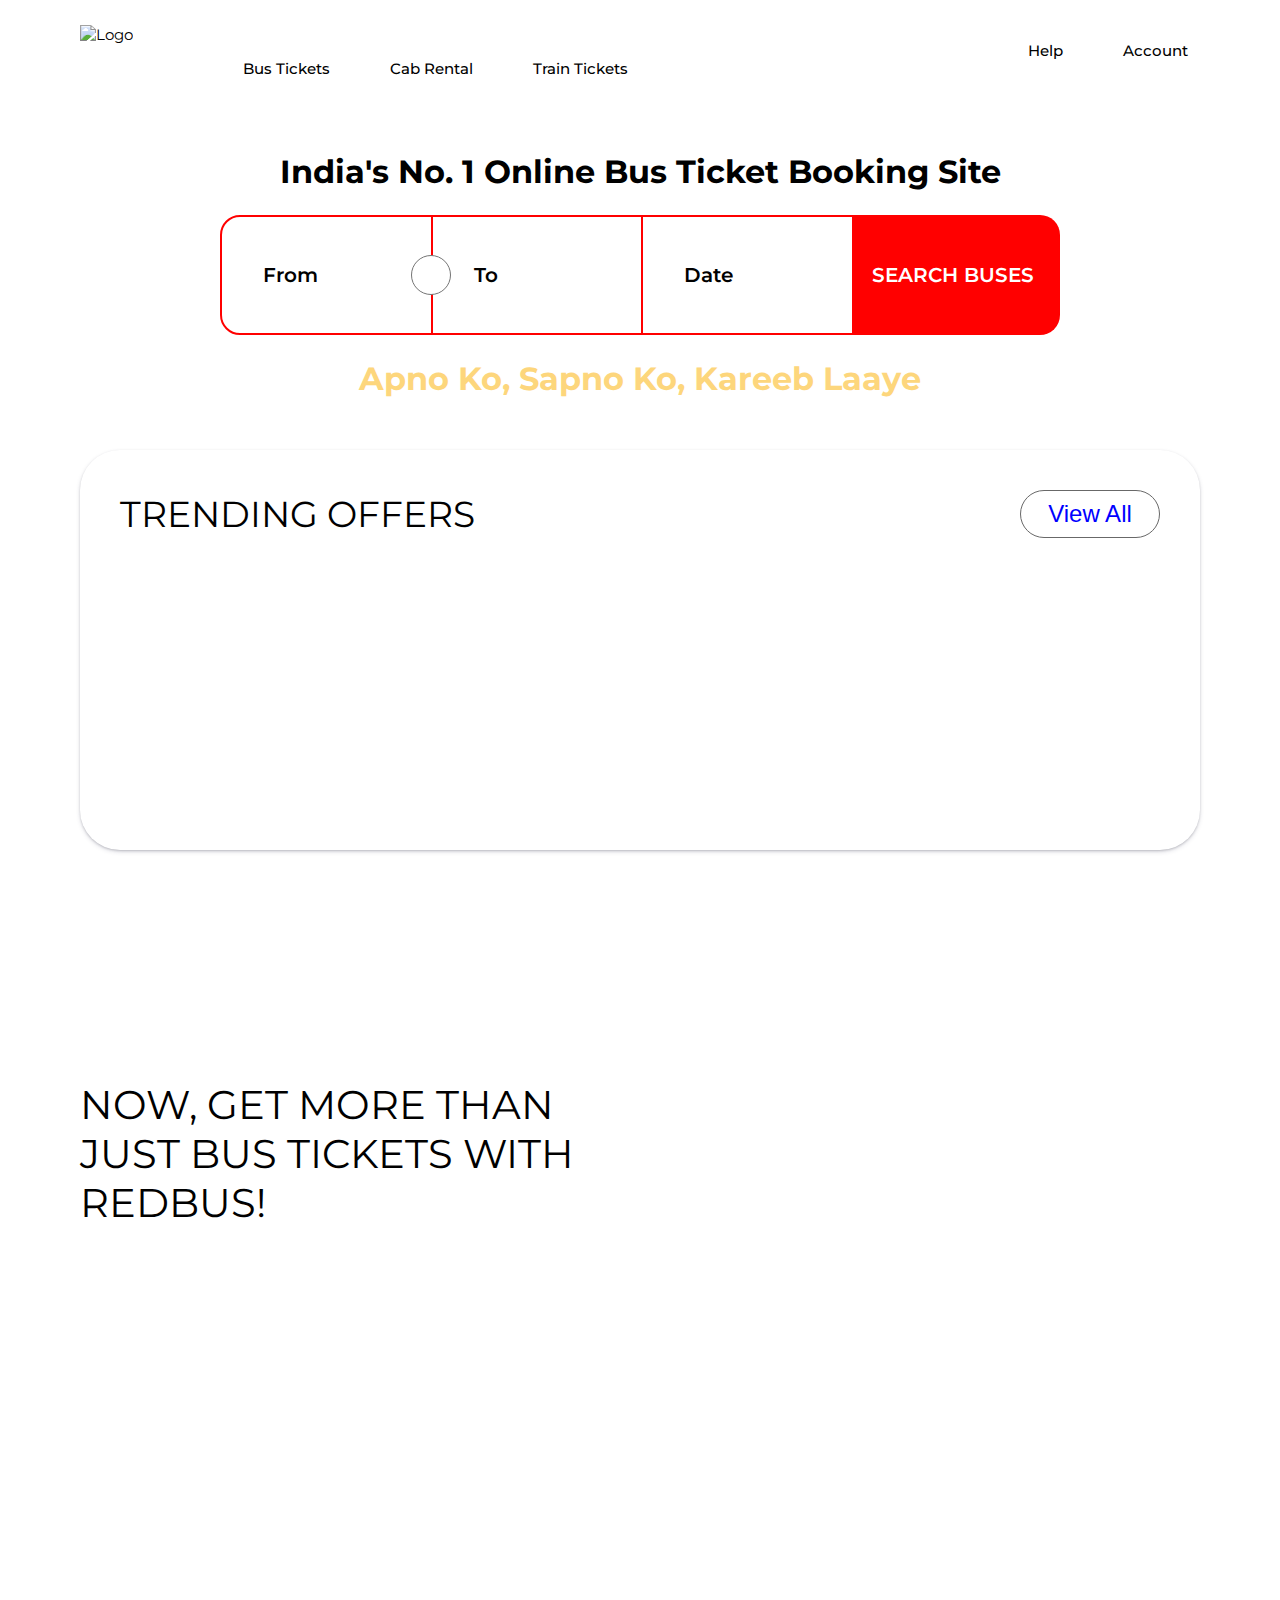
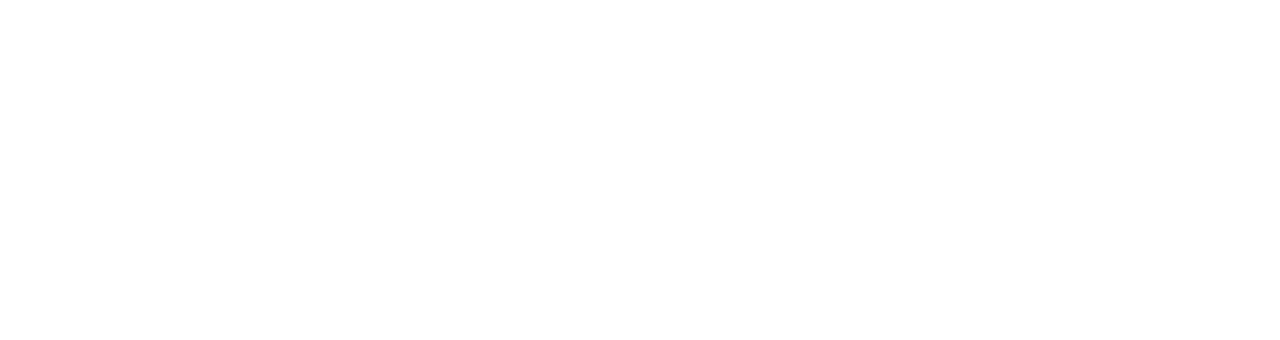
==== Redbus homepage clone/index.html @ 4780bd22 "add header and main" ====
<!DOCTYPE html>
<html lang="en">
	<head>
		<meta charset="UTF-8" />
		<meta name="viewport" content="width=device-width, initial-scale=1.0" />
		<title>Redbus Homepage Clone</title>
		<link rel="stylesheet" href="style.css" />
		<script
			src="https://kit.fontawesome.com/138078193b.js"
			crossorigin="anonymous"
		></script>
		<link rel="preconnect" href="https://fonts.googleapis.com" />
		<link rel="preconnect" href="https://fonts.gstatic.com" crossorigin />
		<link
			href="https://fonts.googleapis.com/css2?family=Montserrat:wght@400;500;600;700"
			rel="stylesheet"
		/>
	</head>
	<body>
		<div class="navbar flex justify-between align-center">
			<img class="logo" src="assets/rdc-redbus-logo.svg" alt="Logo" />
			<ul class="flex ul-flex-col gap options font-500">
				<li>
					<img
						class="header-img"
						src="assets/rdc-redbus-logo.svg"
						alt=""
					/>
					<span>Bus Tickets</span>
				</li>
				<li>
					<img
						class="header-img"
						src="assets/ryde_vertical.svg"
						alt=""
					/>
					<span>Cab Rental</span>
				</li>
				<li>
					<img class="header-img" src="assets/ryde_car.svg" alt="" />
					<span>Train Tickets</span>
				</li>
			</ul>
			<ul class="flex support font-500">
				<li class="flex align-center gap-10px">
					<i class="fa-solid fa-headset icon-font"></i>
					<span>Help</span>
				</li>
				<li class="flex align-center">
					<i
						class="fa-regular fa-circle-user icon-font right-10px"
					></i>
					<span>Account</span>
					<i class="fa-solid fa-angle-down icon-20px"></i>
				</li>
			</ul>
		</div>
		<div class="main">
			<img class="background-img" src="assets/HomeBannerImg.svg" alt="" />
			<div class="booking-container">
				<h1>India's No. 1 Online Bus Ticket Booking Site</h1>
				<div class="flex from-to-container">
					<div class="from-border relative">
						<img class="header-img" src="assets/from.png" alt="" />
						<span>From</span>
						<div class="item-center hover-shadow div-absolute">
							<i class="fa-solid fa-arrow-right-arrow-left"></i>
						</div>
					</div>
					<div class="to-border">
						<img class="header-img" src="assets/to.png" alt="" />
						<span>To</span>
					</div>
					<div class="border">
						<img class="header-img" src="assets/date.png" alt="" />
						<span>Date</span>
					</div>
					<div class="color-red">
						<p>SEARCH BUSES</p>
					</div>
				</div>
				<div>
					<h1 class="headline">Apno Ko, Sapno Ko, Kareeb Laaye</h1>
				</div>
			</div>
			<div class="trendy-container">
				<div class="flex justify-between align-center">
					<span>TRENDING OFFERS</span>
					<button class="view-btn">View All</button>
				</div>
				<!-- Build Some Card Block here -->
			</div>
		</div>
		<div class="container">
			<div class="referral-banner">
				<img src="assets/webreferal.png" alt="" />
			</div>
			<div class="flex justify-between">
				<div class="left-section">
					<p class="tagline">NOW, GET MORE THAN</p>
					<p class="tagline">JUST BUS TICKETS WITH</p>
					<p class="tagline">REDBUS!</p>
				</div>
				<div class="relative flex justify-right">
					<img
						class="absolute bg"
						src="assets/aboutUsImg.svg"
						alt=""
					/>
					<img class="absolute" src="assets/rydePop.svg" alt="" />
				</div>
			</div>
		</div>
	</body>
</html>
---- Redbus homepage clone/style.css ----
* {
	margin: 0;
	padding: 0;
	box-sizing: border-box;
}

body {
	font-family: "Montserrat", sans-serif;
}

.flex {
	display: flex;
}

.justify-between {
	justify-content: space-between;
}

.align-center {
	align-items: center;
}

.ul-flex-col > li {
	display: flex;
	flex-direction: column;
}

.gap {
	gap: 40px;
}

.navbar {
	padding: 20px 80px;
	height: 100px;
	gap: 100px;
	top: 0;
	position: sticky;
	background-color: #fff;
	font-size: 15px;
	z-index: 20;
}

ul {
	list-style-type: none;
}

.header-img {
	height: 25px;
	margin: 6px;
}

.logo {
	cursor: pointer;
	height: 50px;
}

.options {
	flex: 3;
}

.support {
	gap: 30px;
}

.gap-10px {
	gap: 8px;
}

.icon-small {
	height: 25px;
}

.font-500 {
	font-weight: 500;
}

.icon-font {
	font-size: 25px;
}

.right-10px {
	margin-right: 10px;
}

.icon-20px {
	font-size: 20px;
	margin-top: 4px;
	margin-left: 2px;
}

li:hover {
	background-color: rgb(255, 231, 231);
	border-radius: 10px;
}

.navbar > ul > li {
	padding: 10px;
	cursor: pointer;
}

.main {
	min-height: 100vh;
}

.booking-container {
	height: 350px;
	display: flex;
	flex-direction: column;
	align-items: center;
	justify-content: space-around;
	padding: 40px;
}

.from-to-container {
	height: 120px;
	background-color: #ffffff;
	width: 70%;
	border-radius: 20px;
	align-items: center;
	justify-content: space-between;
	font-size: 20px;
	font-weight: 600;
}

.from-to-container > div {
	display: flex;
	align-items: center;
	padding: 20px;
	cursor: pointer;
}

.from-to-container > div > .header-img {
	margin-right: 15px;
}

.from-to-container > div {
	flex: 1;
}

.color-red {
	background-color: red;
	height: 120px;
	text-wrap: nowrap;
	border-radius: 0 20px 20px 0;
	color: white;
}

.headline {
	color: #fdd67c;
}

.from-border {
	border: 2px solid red;
	height: 120px;
	border-radius: 20px 0 0 20px;
}

.border {
	border-top: 2px solid red;
	border-bottom: 2px solid red;
	height: 120px;
}

.to-border {
	border-top: 2px solid red;
	border-bottom: 2px solid red;
	border-right: 2px solid red;
	height: 120px;
}

.relative {
	position: relative;
}

.div-absolute {
	position: absolute;
	right: -20px;
	background-color: #fff;
	border: 1px solid rgb(116, 116, 116);
	color: rgb(72, 72, 72);
	height: 40px;
	width: 40px;
	border-radius: 20px;
}

.hover-shadow:hover {
	box-shadow: 0px 0px 10px 0.1px #adadad;
}

.item-center {
	display: flex;
	justify-content: center;
	align-items: center;
}

.background-img {
	position: absolute;
	top: 40px;
	z-index: -1;
}

.trendy-container {
	background-color: #fff;
	height: 400px;
	margin: 0 80px;
	box-shadow: rgba(50, 50, 93, 0.25) 0px 2px 5px -1px,
		rgba(0, 0, 0, 0.3) 0px 1px 3px -1px;
	border-radius: 40px;
	padding: 40px;
}

.trendy-container > div > span {
	font-size: 36px;
}

.view-btn {
	width: 140px;
	font-size: 24px;
	border-radius: 24px;
	height: 48px;
	border: 1px solid rgb(104, 104, 104);
	background-color: #fff;
	color: blue;
	cursor: pointer;
}

.view-btn:hover {
	box-shadow: rgba(14, 30, 37, 0.103) 0px 2px 4px 0px,
		rgba(14, 30, 37, 0.171) 0px 2px 16px 0px;
}

.container {
	min-height: 100vh;
	padding: 0 80px;
}

.referral-banner {
	margin: 40px 0;
	/* background-color: black; */
	display: flex;
	justify-content: center;
	align-items: center;
	cursor: pointer;
}

.absolute {
	position: absolute;
}

.justify-right {
	justify-content: right;
}

.tagline {
	font-size: 40px;
	text-wrap: nowrap;
}

.left-section {
	width: 40%;
}
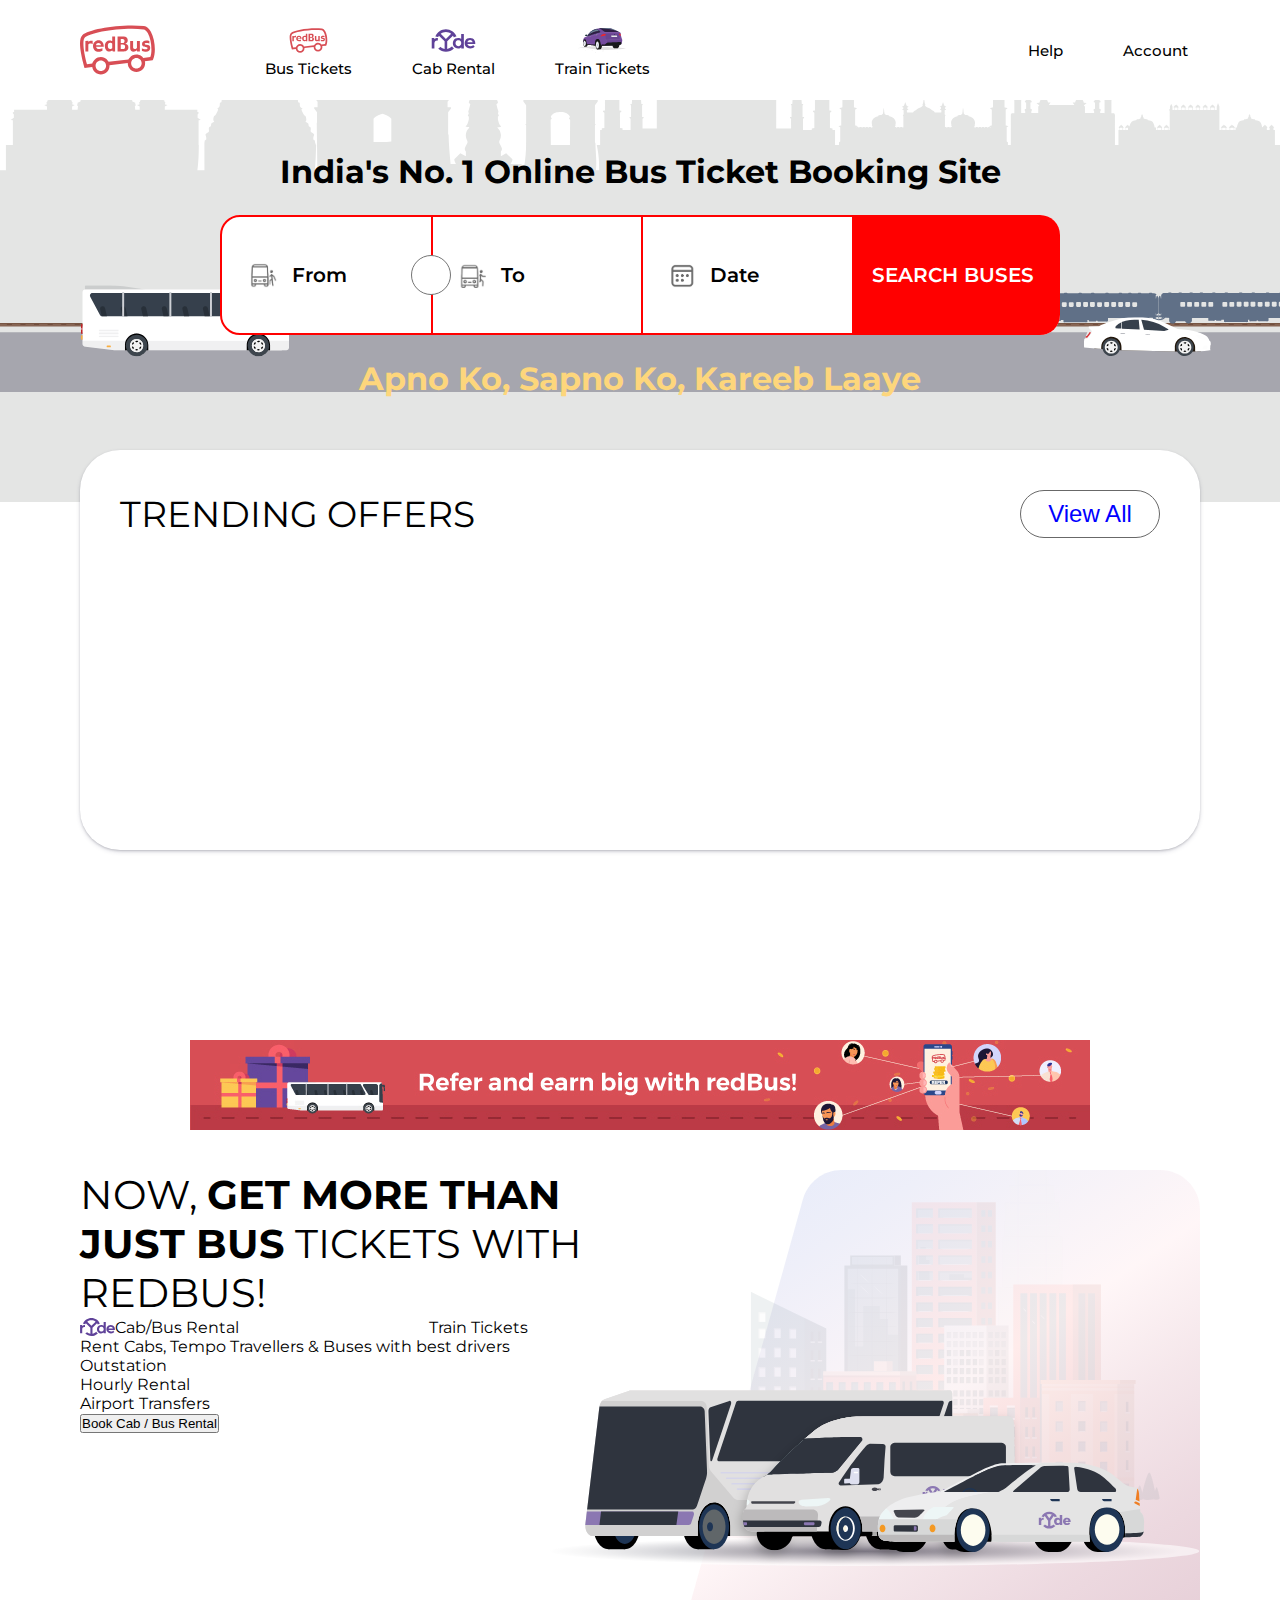
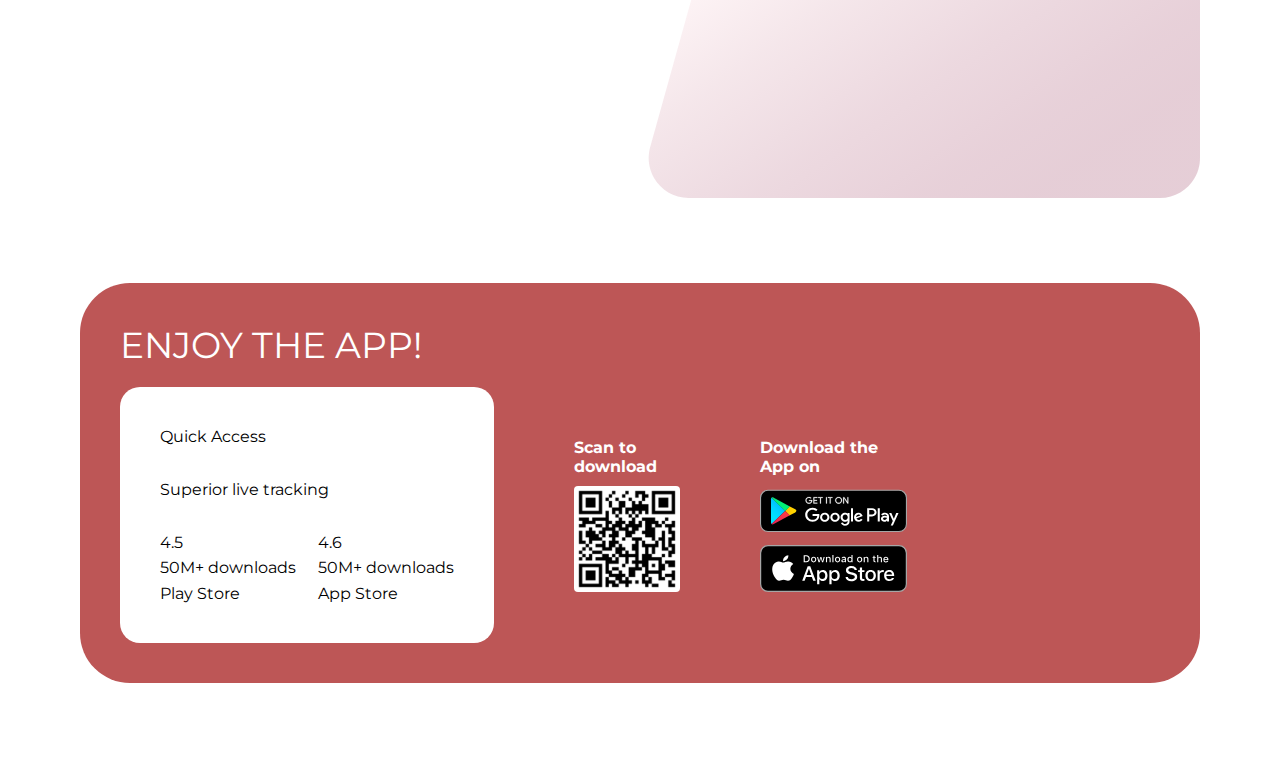
==== commit 4da87e18: "add enjoy the app container" ====
--- a/Redbus homepage clone/index.html
+++ b/Redbus homepage clone/index.html
@@ -97,8 +97,12 @@
 			</div>
 			<div class="flex justify-between">
 				<div class="left-section">
-					<p class="tagline">NOW, GET MORE THAN</p>
-					<p class="tagline">JUST BUS TICKETS WITH</p>
+					<p class="tagline">
+						NOW, <span class="bold">GET MORE THAN</span>
+					</p>
+					<p class="tagline">
+						<span class="bold">JUST BUS</span> TICKETS WITH
+					</p>
 					<p class="tagline">REDBUS!</p>
 				</div>
 				<div class="relative flex justify-right">
@@ -110,6 +114,67 @@
 					<img class="absolute" src="assets/rydePop.svg" alt="" />
 				</div>
 			</div>
+			<div class="m-10">
+				<div class="flex justify-between w-50">
+					<div class="flex align-center">
+						<img src="assets/ryde_vertical.svg" alt="" />
+						<span>Cab/Bus Rental</span>
+					</div>
+					<div class="flex align-center">
+						<img
+							src="https://st.redbus.in/web/images/layout/rail_vertical.svg"
+							alt=""
+						/>
+						<span>Train Tickets</span>
+					</div>
+				</div>
+				<div class="flex flex-col">
+					<span
+						>Rent Cabs, Tempo Travellers & Buses with best
+						drivers</span
+					>
+					<span>Outstation</span>
+					<span>Hourly Rental</span>
+					<span>Airport Transfers</span>
+				</div>
+				<button>Book Cab / Bus Rental</button>
+			</div>
+			<div class="enjoy-the-app flex flex-col justify-between">
+				<span>ENJOY THE APP!</span>
+				<div class="flex app-container">
+					<div class="flex flex-col quick-box">
+						<span>Quick Access</span>
+						<span>Superior live tracking</span>
+						<div class="flex justify-between h-50">
+							<div class="flex flex-col justify-between">
+								<span>4.5</span>
+								<span>50M+ downloads</span>
+								<span>Play Store</span>
+							</div>
+							<div class="flex flex-col justify-between">
+								<span>4.6</span>
+								<span>50M+ downloads</span>
+								<span>App Store</span>
+							</div>
+						</div>
+					</div>
+					<div class="flex flex-col h-60 justify-between self-center">
+						<div class="flex flex-col bold font-white">
+							<span>Scan to</span>
+							<span>download</span>
+						</div>
+						<img src="assets/qrCode.svg" alt="" />
+					</div>
+					<div class="flex flex-col self-center h-60 justify-between">
+						<div class="flex flex-col bold font-white">
+							<span>Download the</span>
+							<span>App on</span>
+						</div>
+						<img src="assets/playStore.svg" alt="" />
+						<img src="assets/appStore.svg" alt="" />
+					</div>
+				</div>
+			</div>
 		</div>
 	</body>
 </html>
--- a/Redbus homepage clone/style.css
+++ b/Redbus homepage clone/style.css
@@ -259,3 +259,61 @@
 .left-section {
 	width: 40%;
 }
+
+.bold {
+	font-weight: 700;
+}
+
+.flex-col {
+	flex-direction: column;
+}
+
+.w-50 {
+	width: 40%;
+}
+
+.enjoy-the-app {
+	height: 400px;
+	background-color: #bd5656;
+	margin-bottom: 100px;
+	border-radius: 50px;
+	padding: 40px;
+}
+
+.enjoy-the-app > span {
+	font-size: 36px;
+	color: white;
+}
+
+.m-10 {
+	margin-bottom: 450px;
+}
+
+.app-container {
+	height: 80%;
+	gap: 80px;
+}
+
+.quick-box {
+	background-color: #fff;
+	padding: 40px;
+	border-radius: 20px;
+	width: 36%;
+	justify-content: space-between;
+}
+
+.h-50 {
+	height: 40%;
+}
+
+.h-60 {
+	height: 60%;
+}
+
+.self-center {
+	align-self: center;
+}
+
+.font-white {
+	color: #ffffff;
+}
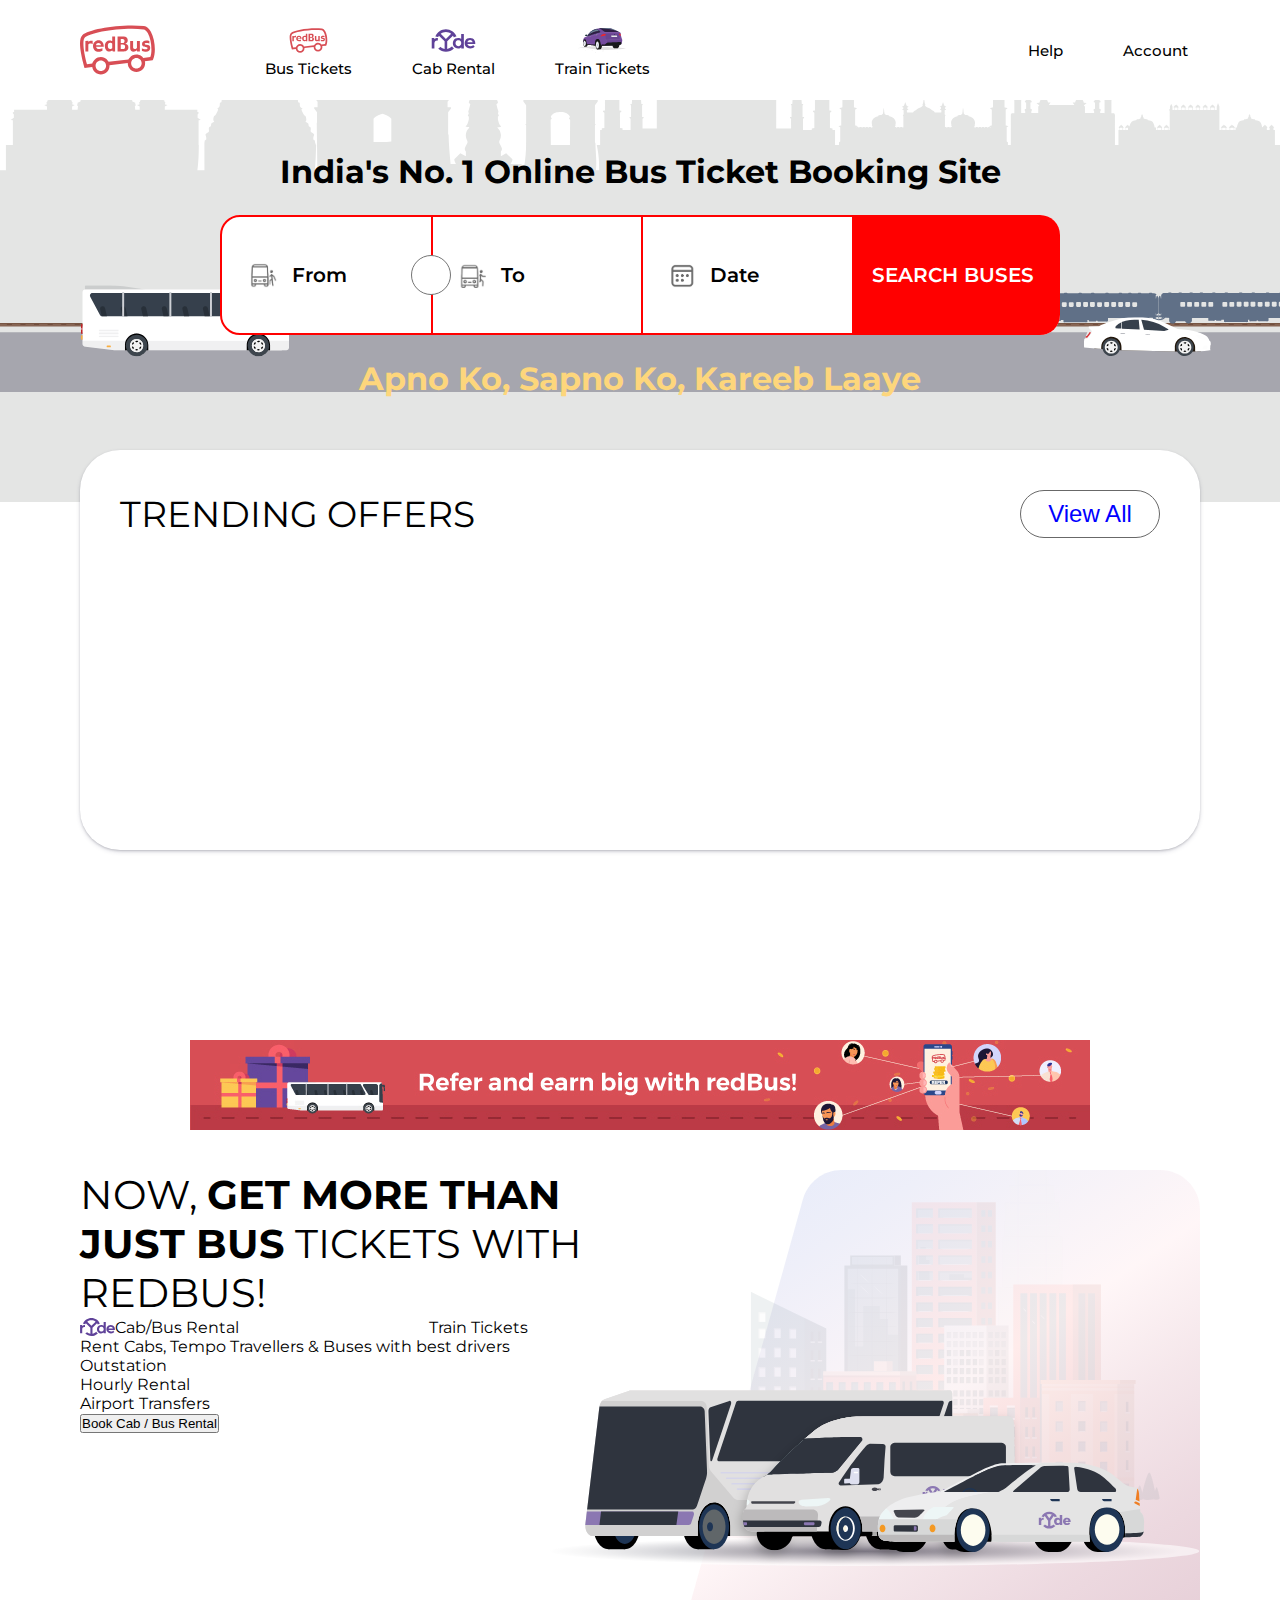
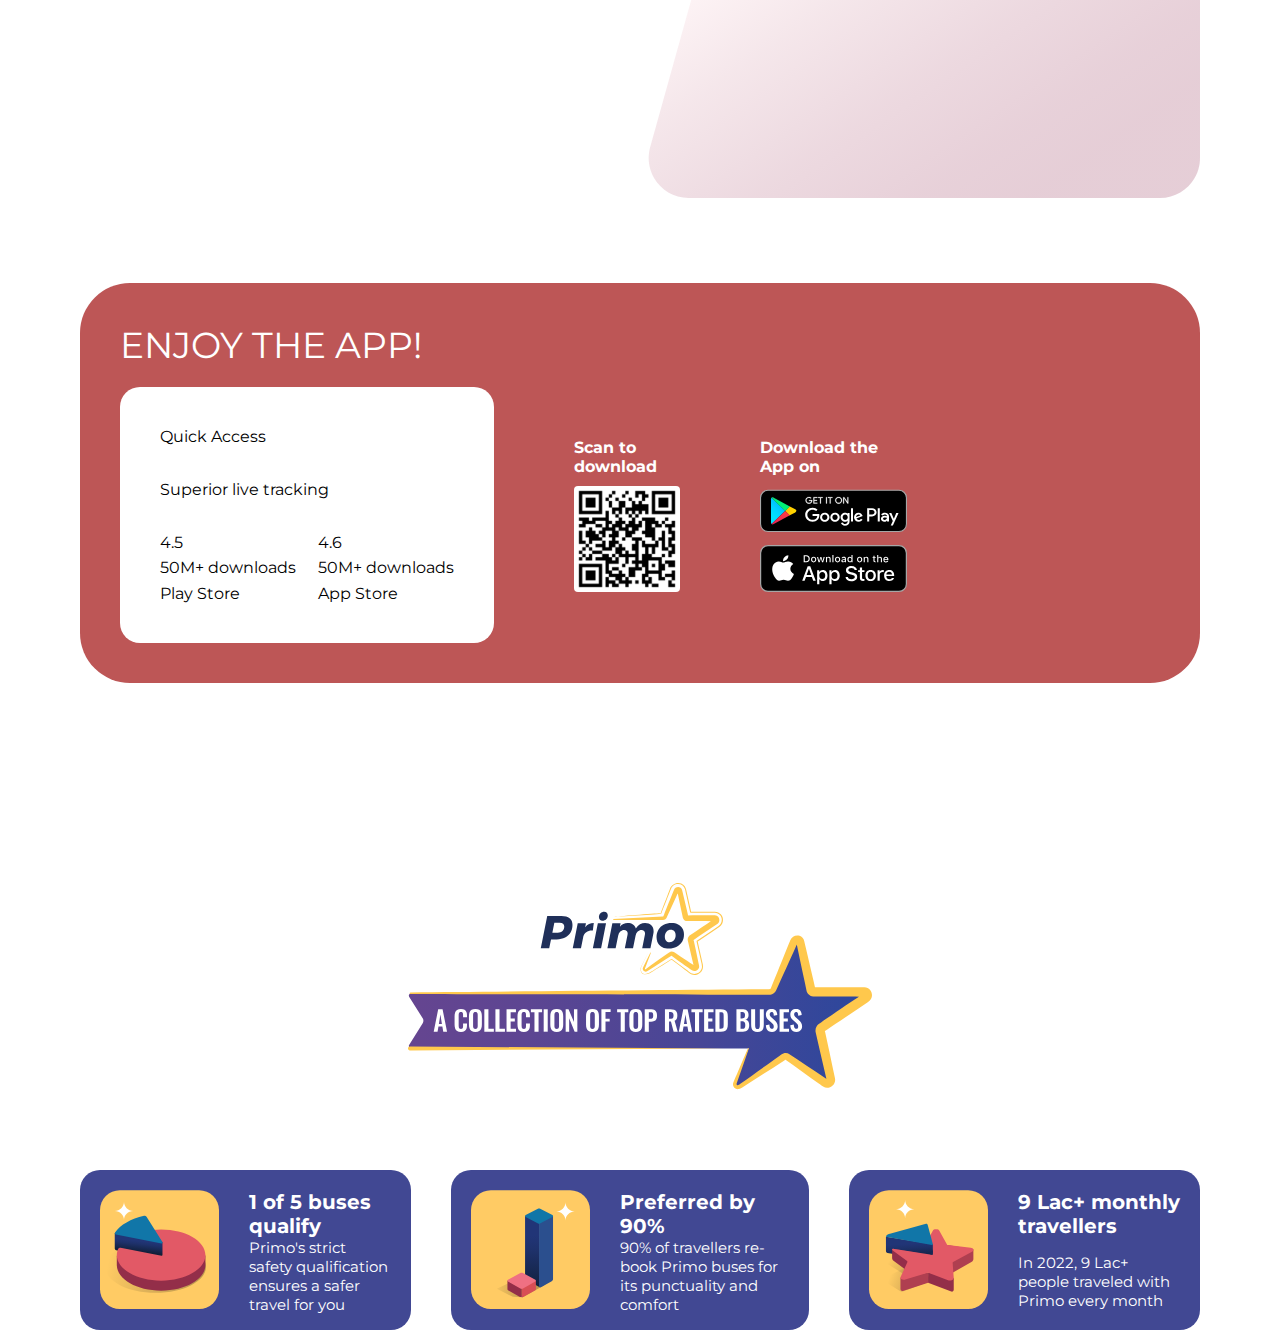
==== commit 96a7e87e: "add primo section" ====
--- a/Redbus homepage clone/index.html
+++ b/Redbus homepage clone/index.html
@@ -175,6 +175,74 @@
 					</div>
 				</div>
 			</div>
+			<div>
+				<div class="item-center">
+					<img class="m-20" src="assets/primoTopBanner.svg" alt="" />
+				</div>
+				<div class="flex gap">
+					<div>
+						<div class="primo-card">
+							<img src="assets/primoSubImg1.svg" alt="" />
+							<div
+								class="flex flex-col font-white justify-between"
+							>
+								<div>
+									<span class="primo-card-heading"
+										>1 of 5 buses
+									</span>
+									<span class="primo-card-heading"
+										>qualify</span
+									>
+								</div>
+								<p class="primo-para">
+									Primo's strict safety qualification ensures
+									a safer travel for you
+								</p>
+							</div>
+						</div>
+					</div>
+					<div>
+						<div class="primo-card">
+							<img src="assets/primoSubImg2.svg" alt="" />
+							<div
+								class="flex flex-col font-white justify-between"
+							>
+								<div>
+									<span class="primo-card-heading"
+										>Preferred by<br>
+									</span>
+									<span class="primo-card-heading">90%</span>
+								</div>
+								<p class="primo-para">
+									90% of travellers re-book Primo buses for
+									its punctuality and comfort
+								</p>
+							</div>
+						</div>
+					</div>
+					<div>
+						<div class="primo-card">
+							<img src="assets/primoSubImg3.svg" alt="" />
+							<div
+								class="flex flex-col font-white justify-between"
+							>
+								<div>
+									<span class="primo-card-heading nowrap"
+										>9 Lac+ monthly
+									</span>
+									<span class="primo-card-heading"
+										>travellers</span
+									>
+								</div>
+								<p class="primo-para">
+									In 2022, 9 Lac+ people traveled with Primo
+									every month
+								</p>
+							</div>
+						</div>
+					</div>
+				</div>
+			</div>
 		</div>
 	</body>
 </html>
--- a/Redbus homepage clone/style.css
+++ b/Redbus homepage clone/style.css
@@ -317,3 +317,30 @@
 .font-white {
 	color: #ffffff;
 }
+
+.primo-card {
+	background-color: #414893;
+	height: 160px;
+	border-radius: 20px;
+	padding: 20px;
+	display: flex;
+	justify-content: space-between;
+	gap: 30px;
+}
+
+.primo-card-heading {
+	font-size: 20px;
+	font-weight: 700;
+}
+
+.primo-para {
+	font-size: 15px;
+}
+
+.m-20 {
+	margin: 100px 0 80px 0;
+}
+
+.nowrap {
+	text-wrap: nowrap;
+}
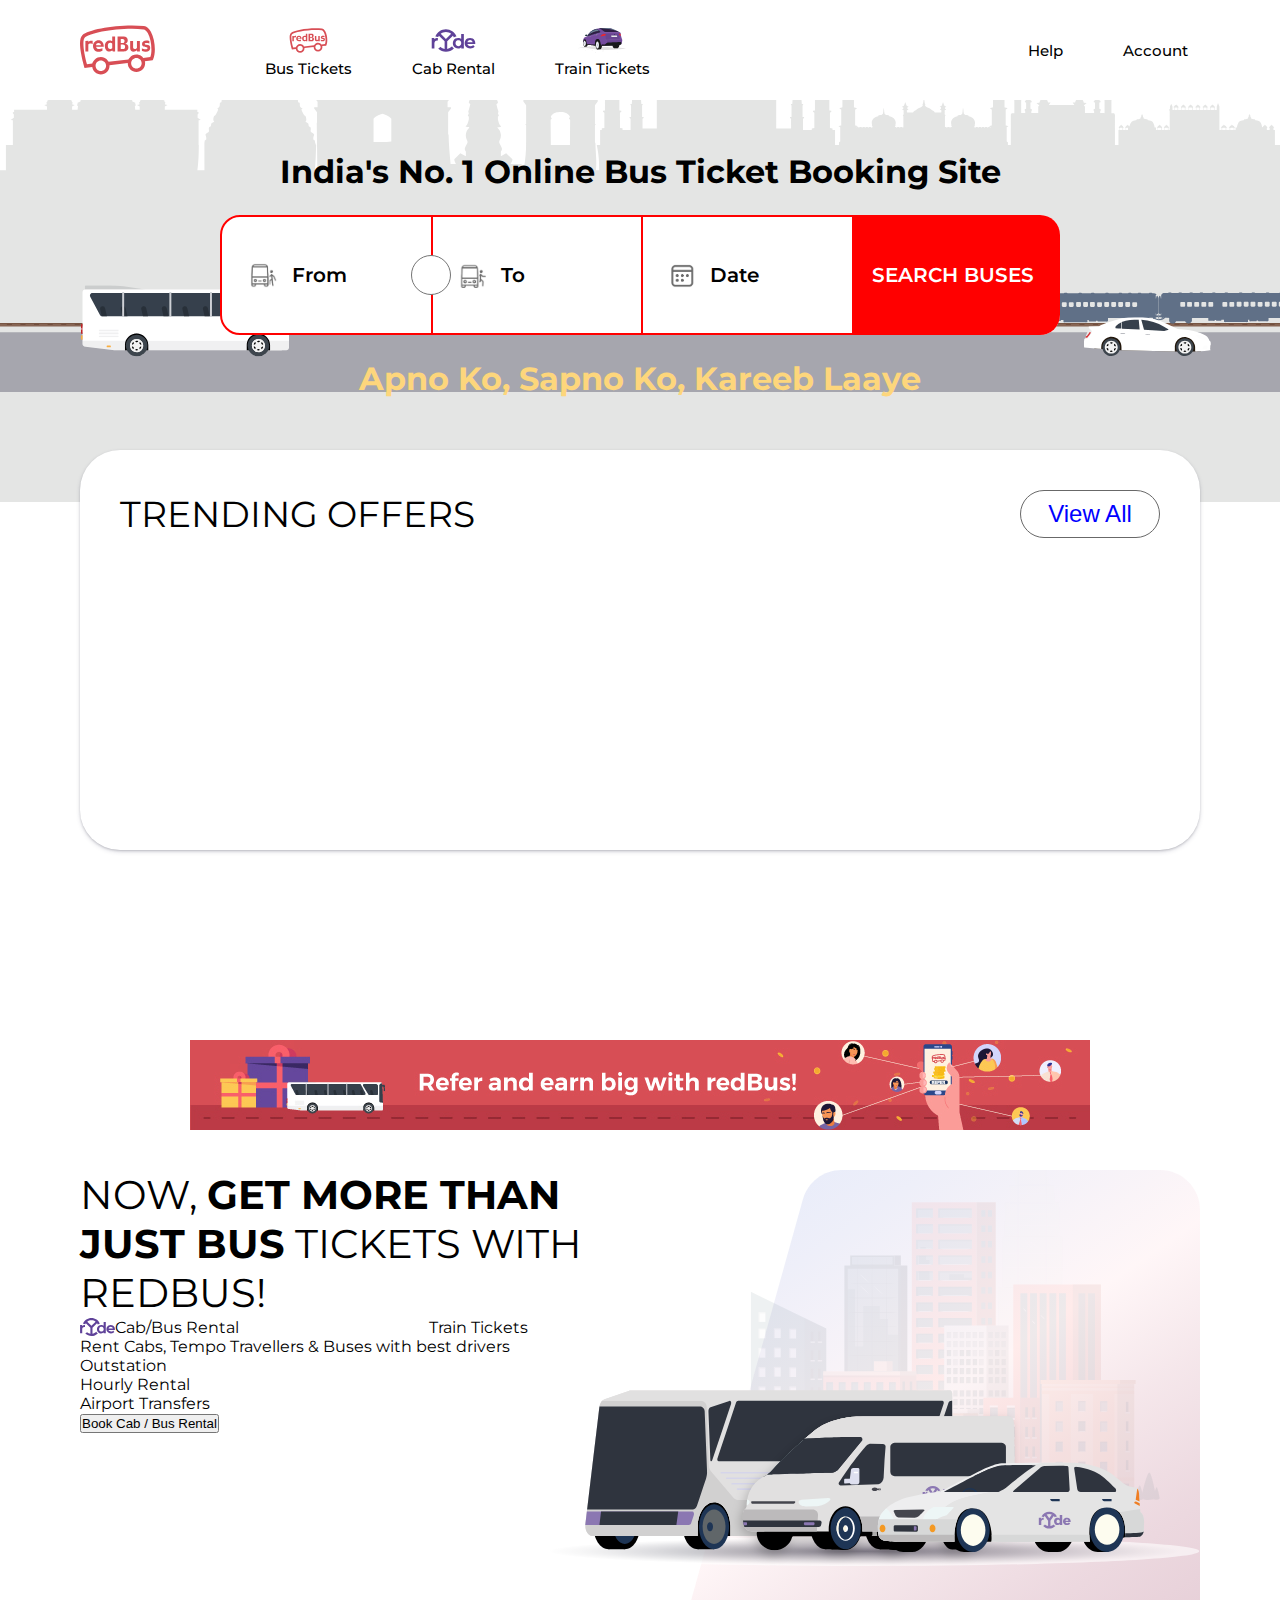
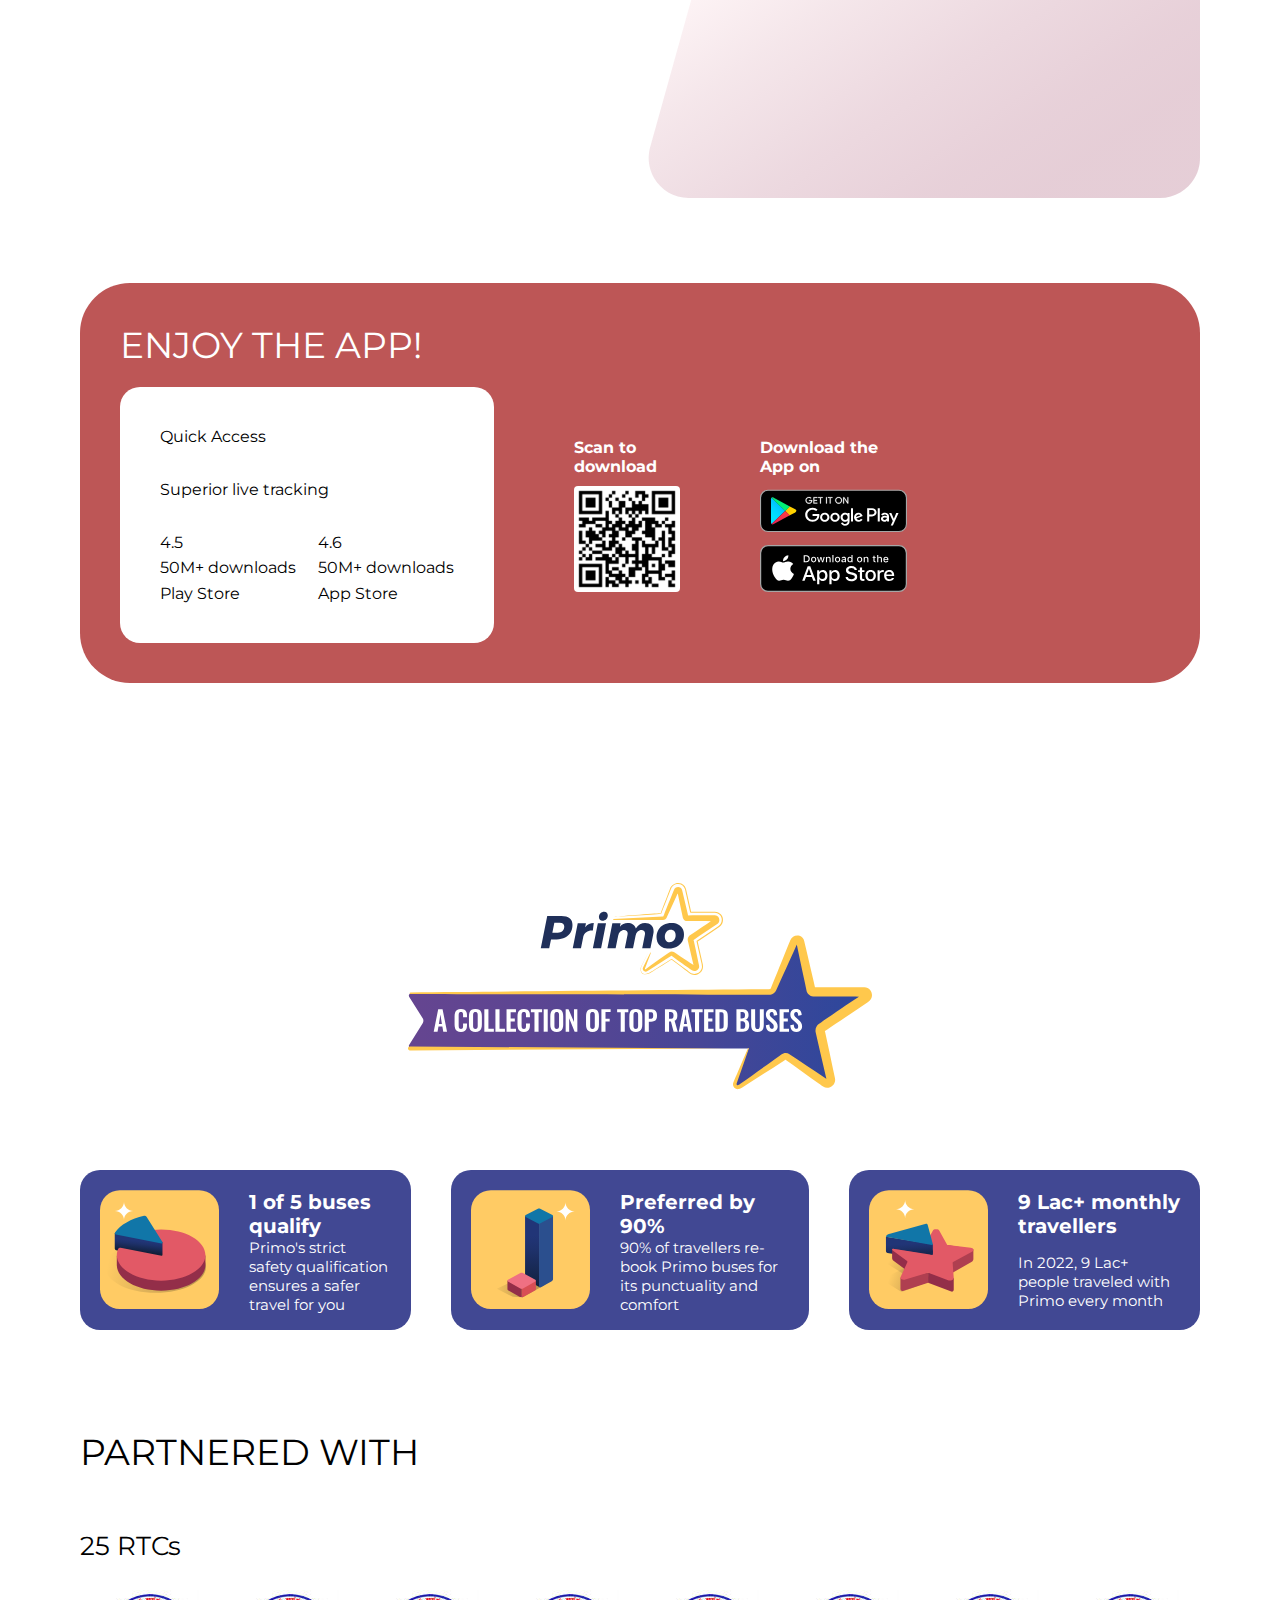
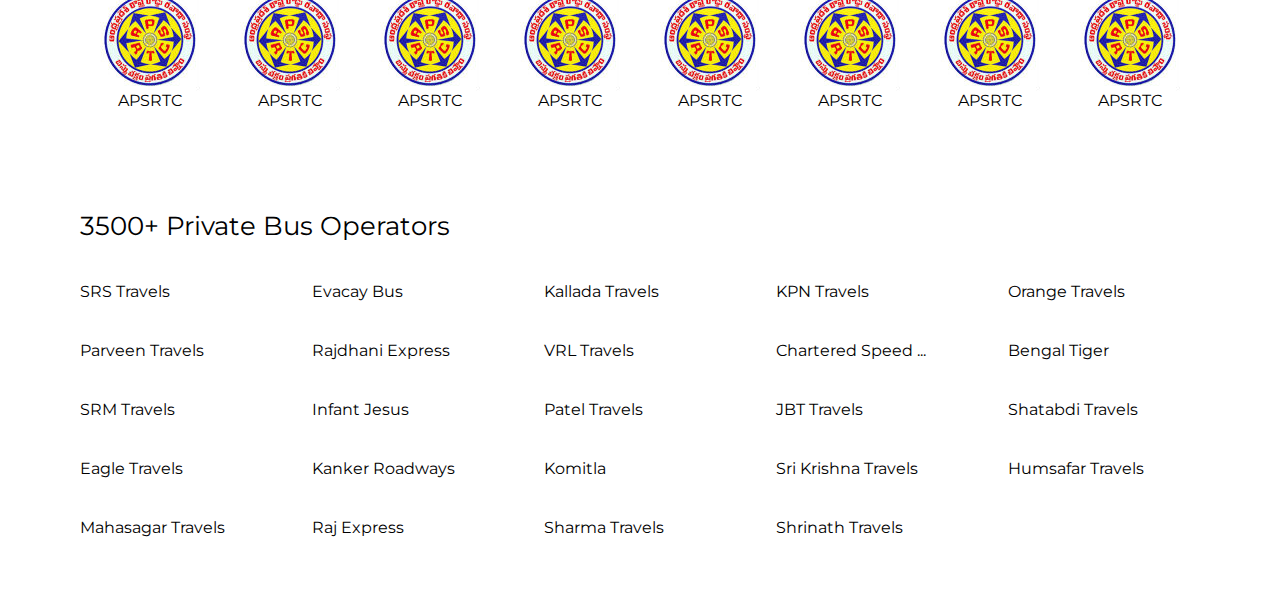
==== commit aed8f414: "add partnered with" ====
--- a/Redbus homepage clone/index.html
+++ b/Redbus homepage clone/index.html
@@ -209,7 +209,7 @@
 							>
 								<div>
 									<span class="primo-card-heading"
-										>Preferred by<br>
+										>Preferred by<br />
 									</span>
 									<span class="primo-card-heading">90%</span>
 								</div>
@@ -243,6 +243,77 @@
 					</div>
 				</div>
 			</div>
+			<div class="partnered-section m-20 flex flex-col justify-between">
+				<span class="font-36">PARTNERED WITH</span>
+				<div class="m-y40 rtc-section flex flex-col justify-between">
+					<span class="rtc-heading">25 RTCs</span>
+					<div class="flex justify-between p-10">
+						<div class="flex flex-col align-center">
+							<img src="assets/10283.png" alt="" />
+							<span>APSRTC</span>
+						</div>
+						<div class="flex flex-col align-center">
+							<img src="assets/10283.png" alt="" />
+							<span>APSRTC</span>
+						</div>
+						<div class="flex flex-col align-center">
+							<img src="assets/10283.png" alt="" />
+							<span>APSRTC</span>
+						</div>
+						<div class="flex flex-col align-center">
+							<img src="assets/10283.png" alt="" />
+							<span>APSRTC</span>
+						</div>
+						<div class="flex flex-col align-center">
+							<img src="assets/10283.png" alt="" />
+							<span>APSRTC</span>
+						</div>
+						<div class="flex flex-col align-center">
+							<img src="assets/10283.png" alt="" />
+							<span>APSRTC</span>
+						</div>
+						<div class="flex flex-col align-center">
+							<img src="assets/10283.png" alt="" />
+							<span>APSRTC</span>
+						</div>
+						<div class="flex flex-col align-center">
+							<img src="assets/10283.png" alt="" />
+							<span>APSRTC</span>
+						</div>
+					</div>
+				</div>
+			</div>
+			<div class="operator-section">
+				<span class="operator-heading"
+					>3500+ Private Bus Operators</span
+				>
+				<div class="bus-operators">
+					<span>SRS Travels</span>
+					<span>Evacay Bus</span>
+					<span>Kallada Travels</span>
+					<span>KPN Travels</span>
+					<span>Orange Travels</span>
+					<span>Parveen Travels</span>
+					<span>Rajdhani Express</span>
+					<span>VRL Travels</span>
+					<span>Chartered Speed ...</span>
+					<span>Bengal Tiger</span>
+					<span>SRM Travels</span>
+					<span>Infant Jesus</span>
+					<span>Patel Travels</span>
+					<span>JBT Travels</span>
+					<span>Shatabdi Travels</span>
+					<span>Eagle Travels</span>
+					<span>Kanker Roadways</span>
+					<span>Komitla</span>
+					<span>Sri Krishna Travels</span>
+					<span>Humsafar Travels</span>
+					<span>Mahasagar Travels</span>
+					<span>Raj Express</span>
+					<span>Sharma Travels</span>
+					<span>Shrinath Travels</span>
+				</div>
+			</div>
 		</div>
 	</body>
 </html>
--- a/Redbus homepage clone/style.css
+++ b/Redbus homepage clone/style.css
@@ -344,3 +344,43 @@
 .nowrap {
 	text-wrap: nowrap;
 }
+
+.font-36 {
+	font-size: 36px;
+}
+
+.partnered-section {
+	height: 300px;
+}
+
+.bg-grey {
+	background-color: #212121;
+}
+
+.rtc-section {
+	height: 200px;
+}
+
+.p-10 {
+	padding: 20px;
+}
+
+.rtc-heading {
+	font-size: 26px;
+}
+
+.operator-heading {
+	font-size: 26px;
+}
+
+.operator-section {
+	height: 400px;
+}
+
+.bus-operators {
+	display: grid;
+	grid-template-columns: repeat(5, 1fr);
+	/* padding: 40px; */
+	margin: 40px 0;
+	gap: 40px;
+}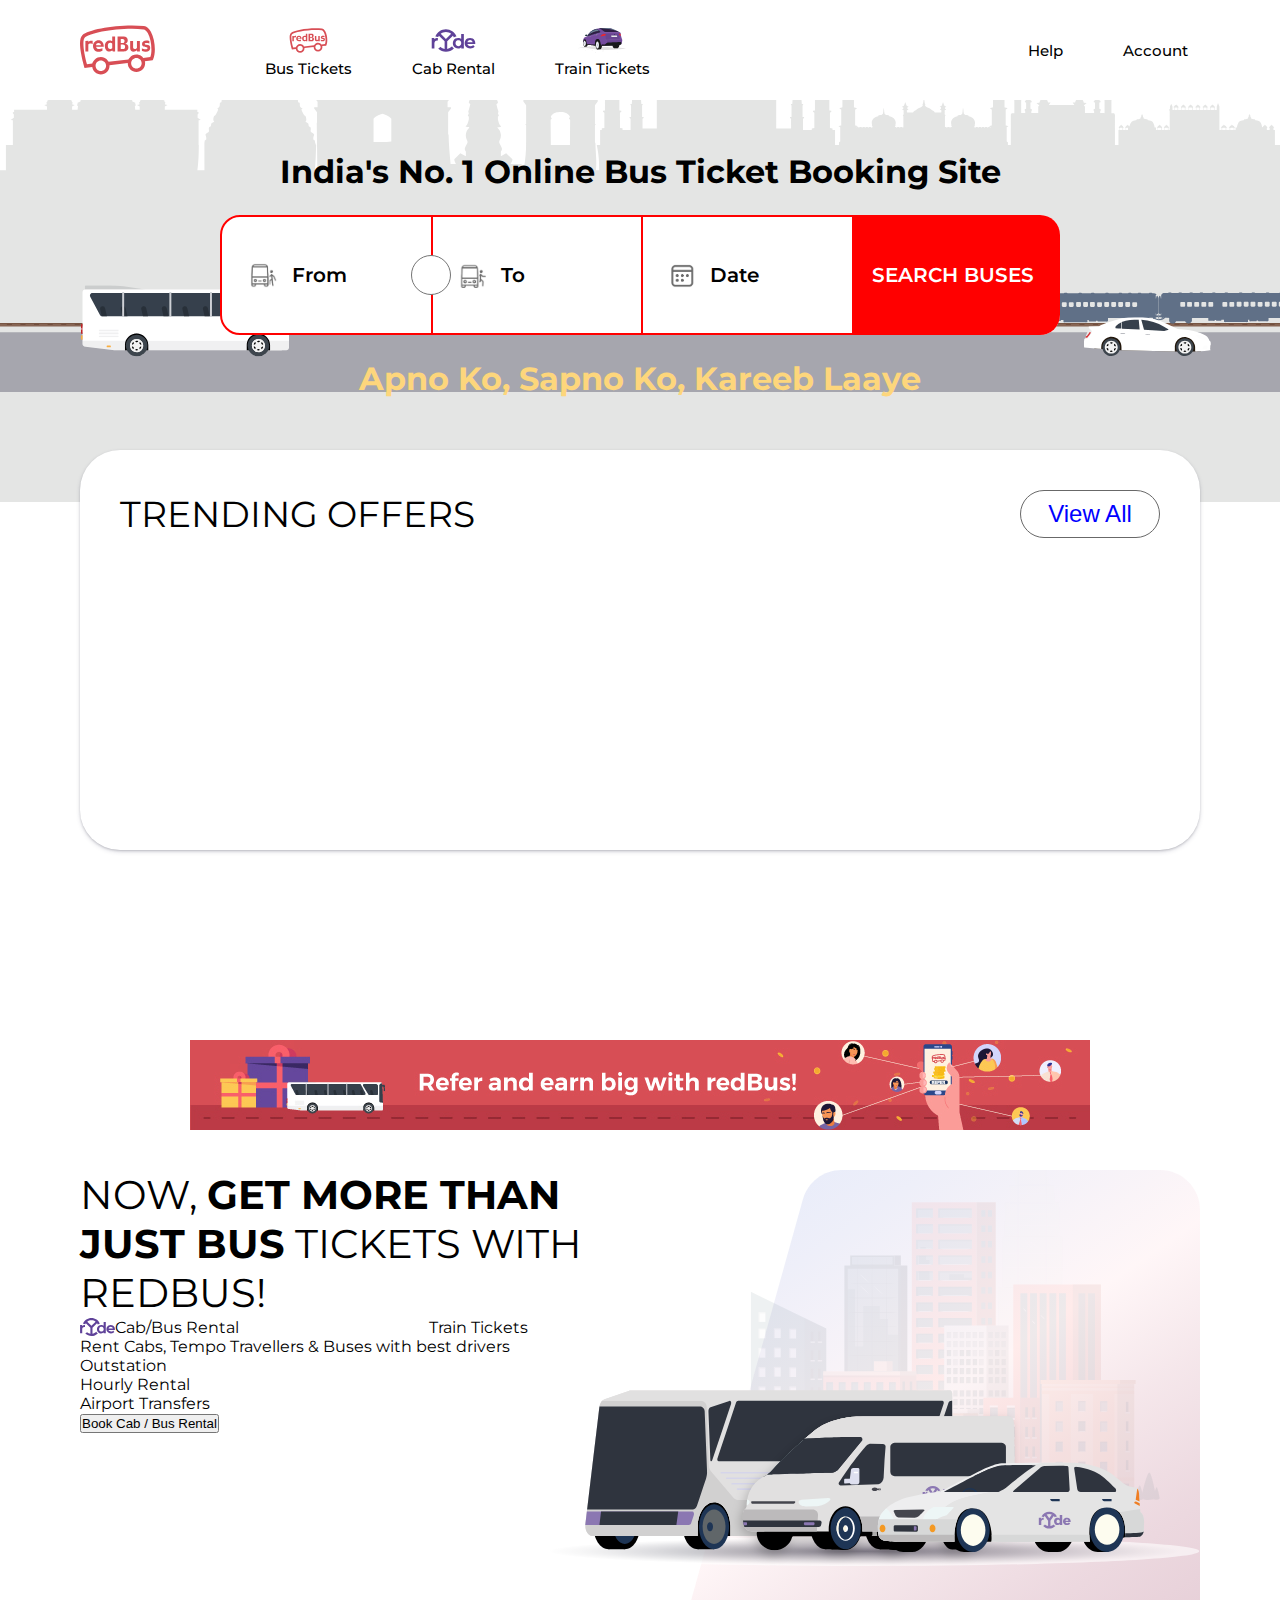
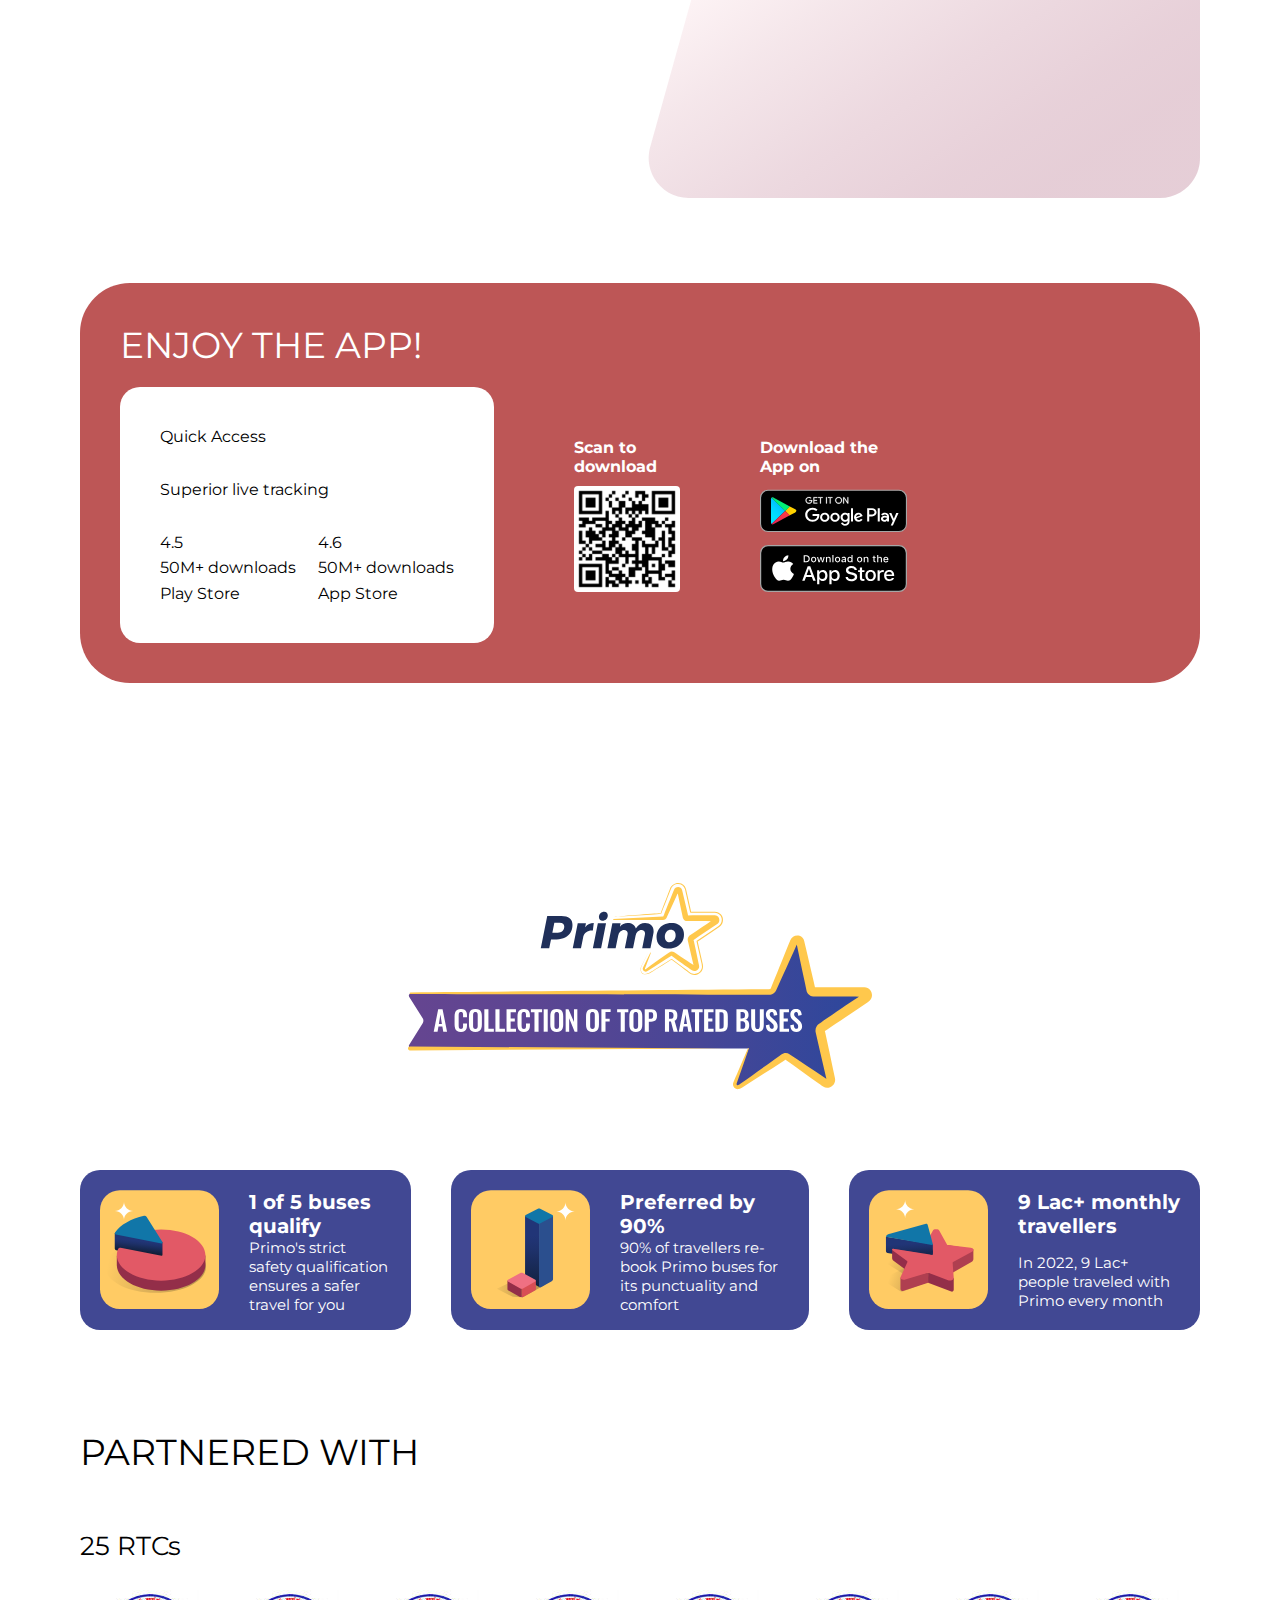
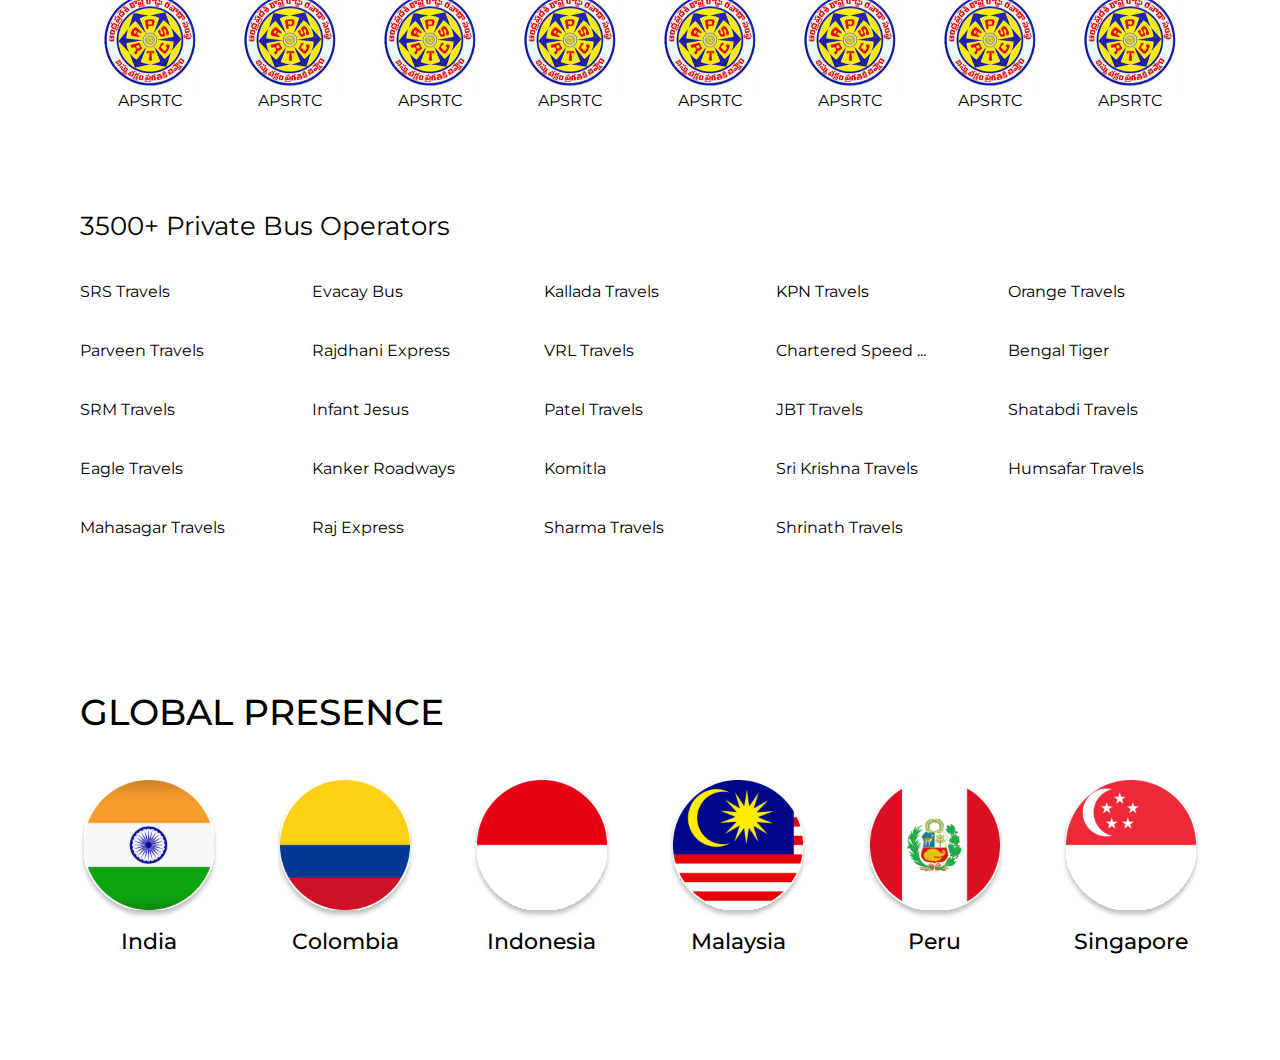
==== commit e2b1813f: "add global presence section" ====
--- a/Redbus homepage clone/index.html
+++ b/Redbus homepage clone/index.html
@@ -314,6 +314,47 @@
 					<span>Shrinath Travels</span>
 				</div>
 			</div>
+			<div class="flex flex-col presence justify-between">
+				<span class="font-36 font-500">GLOBAL PRESENCE</span>
+				<div class="flex justify-between">
+					<div
+						class="flex flex-col align-center font-500 font-24 country"
+					>
+						<img src="assets/India.svg" alt="" />
+						<span>India</span>
+					</div>
+					<div
+						class="flex flex-col align-center font-500 font-24 country"
+					>
+						<img src="assets/Colombia.svg" alt="" />
+						<span>Colombia</span>
+					</div>
+					<div
+						class="flex flex-col align-center font-500 font-24 country"
+					>
+						<img src="assets/Indonesia.svg" alt="" />
+						<span>Indonesia</span>
+					</div>
+					<div
+						class="flex flex-col align-center font-500 font-24 country"
+					>
+						<img src="assets/Malaysia.svg" alt="" />
+						<span>Malaysia</span>
+					</div>
+					<div
+						class="flex flex-col align-center font-500 font-24 country"
+					>
+						<img src="assets/Peru.svg" alt="" />
+						<span>Peru</span>
+					</div>
+					<div
+						class="flex flex-col align-center font-500 font-24 country"
+					>
+						<img src="assets/Singapore.svg" alt="" />
+						<span>Singapore</span>
+					</div>
+				</div>
+			</div>
 		</div>
 	</body>
 </html>
--- a/Redbus homepage clone/style.css
+++ b/Redbus homepage clone/style.css
@@ -373,6 +373,10 @@
 	font-size: 26px;
 }
 
+.font-24 {
+	font-size: 22px;
+}
+
 .operator-section {
 	height: 400px;
 }
@@ -383,4 +387,14 @@
 	/* padding: 40px; */
 	margin: 40px 0;
 	gap: 40px;
+}
+
+.presence {
+	height: 250px;
+	margin: 80px 0 120px 0;
+}
+
+.country {
+	height: 160px;
+	gap: 10px;
 }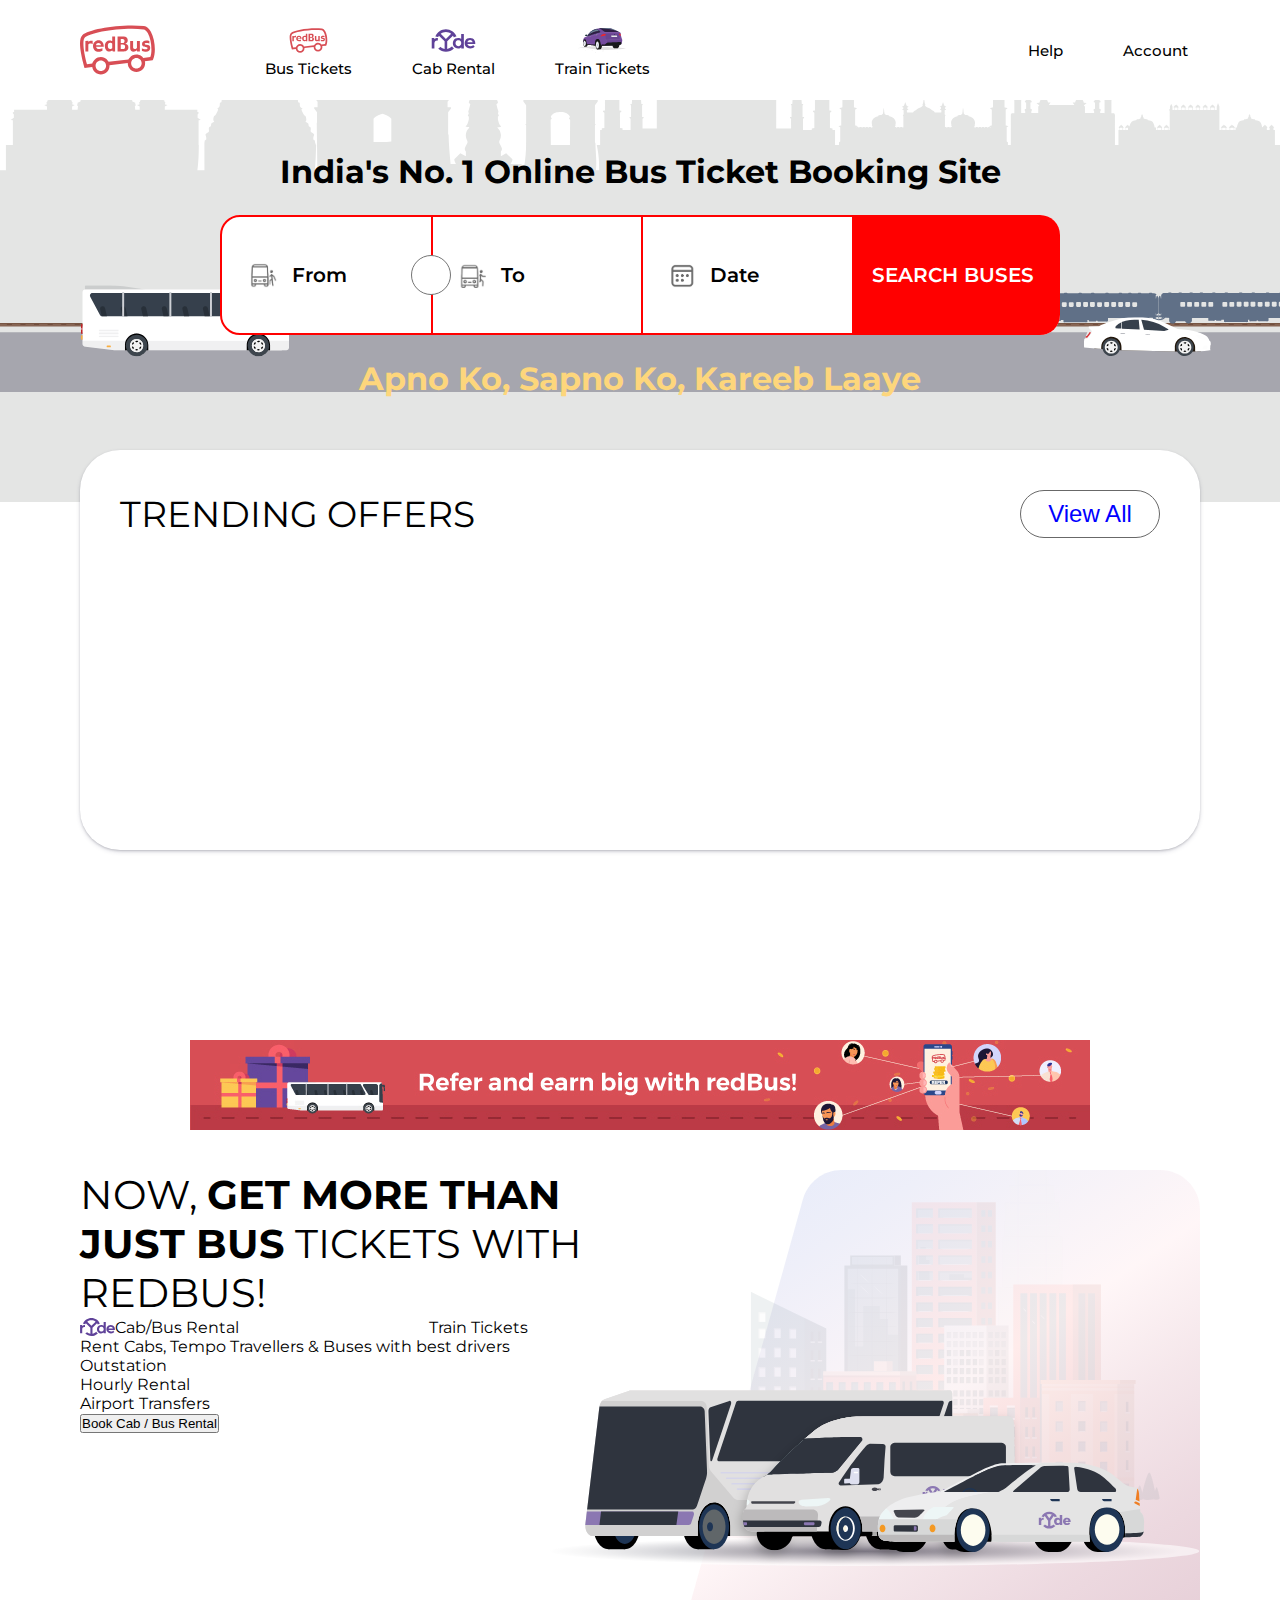
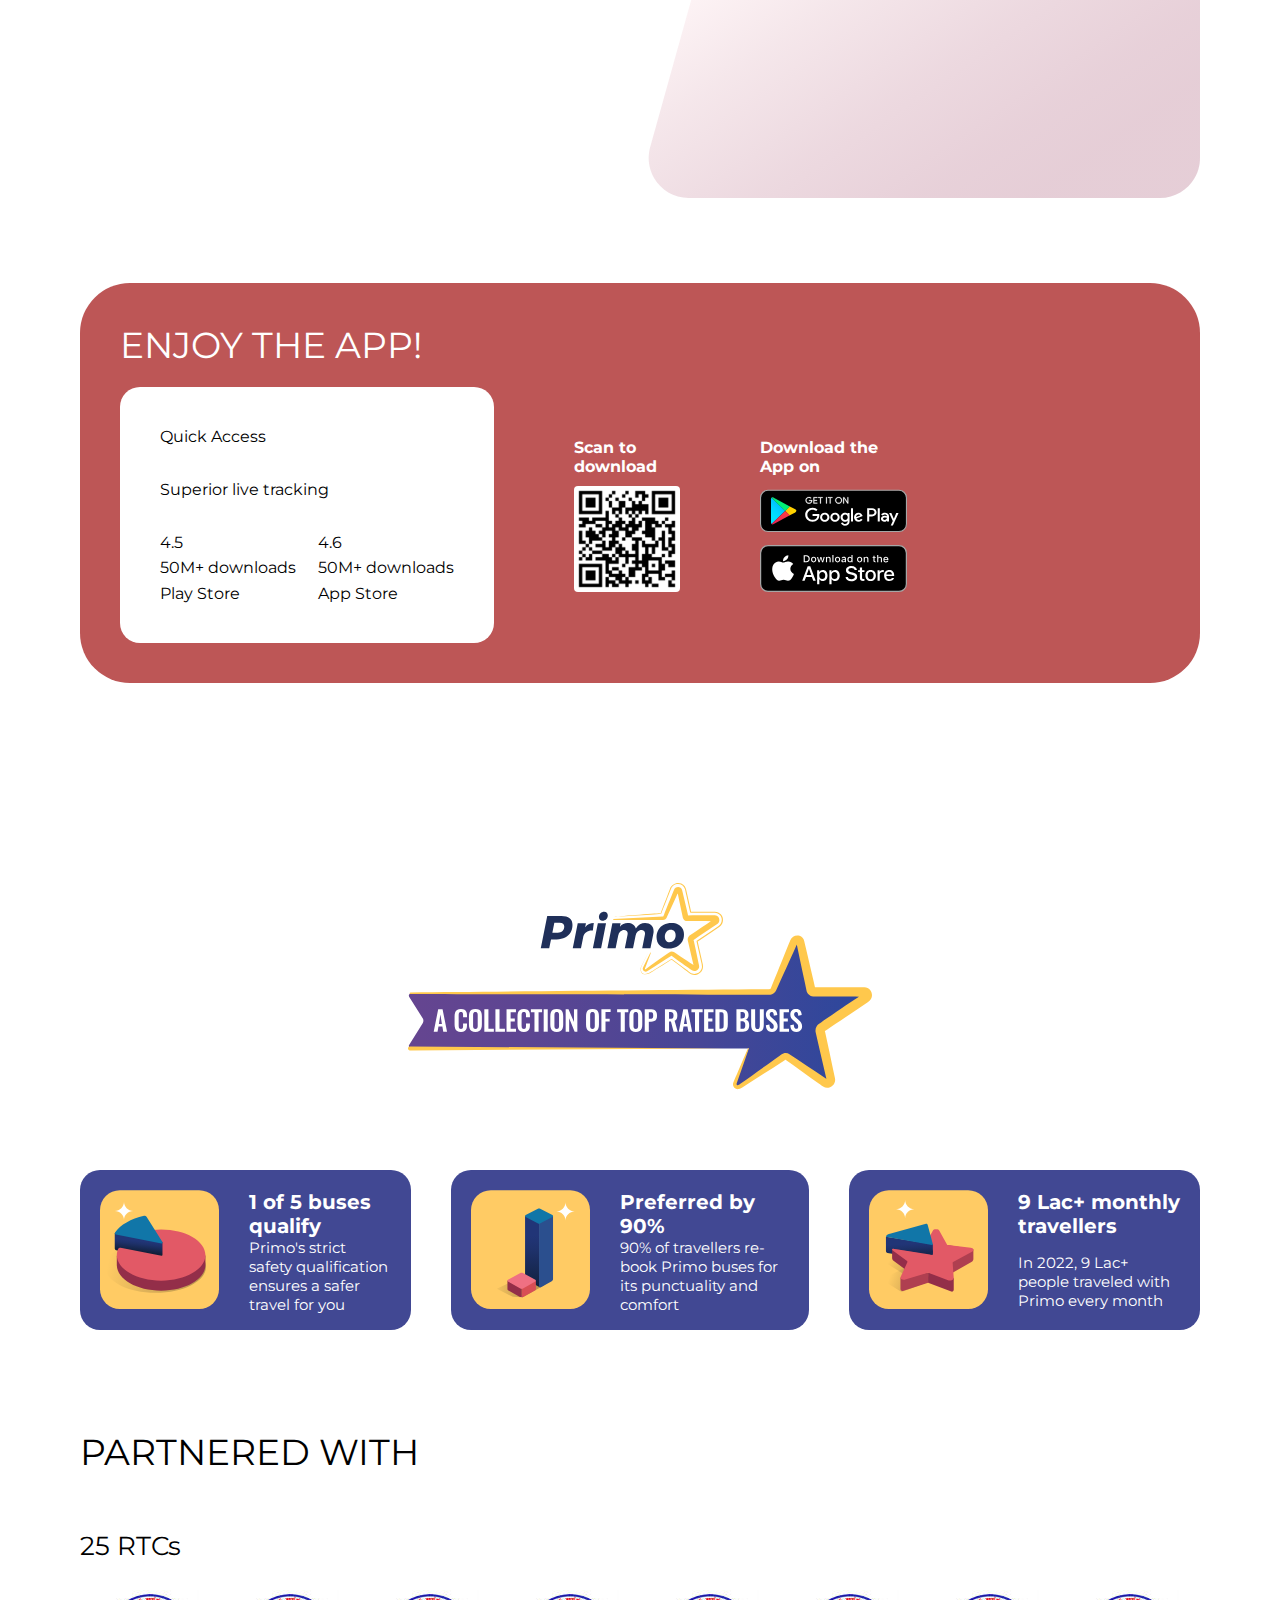
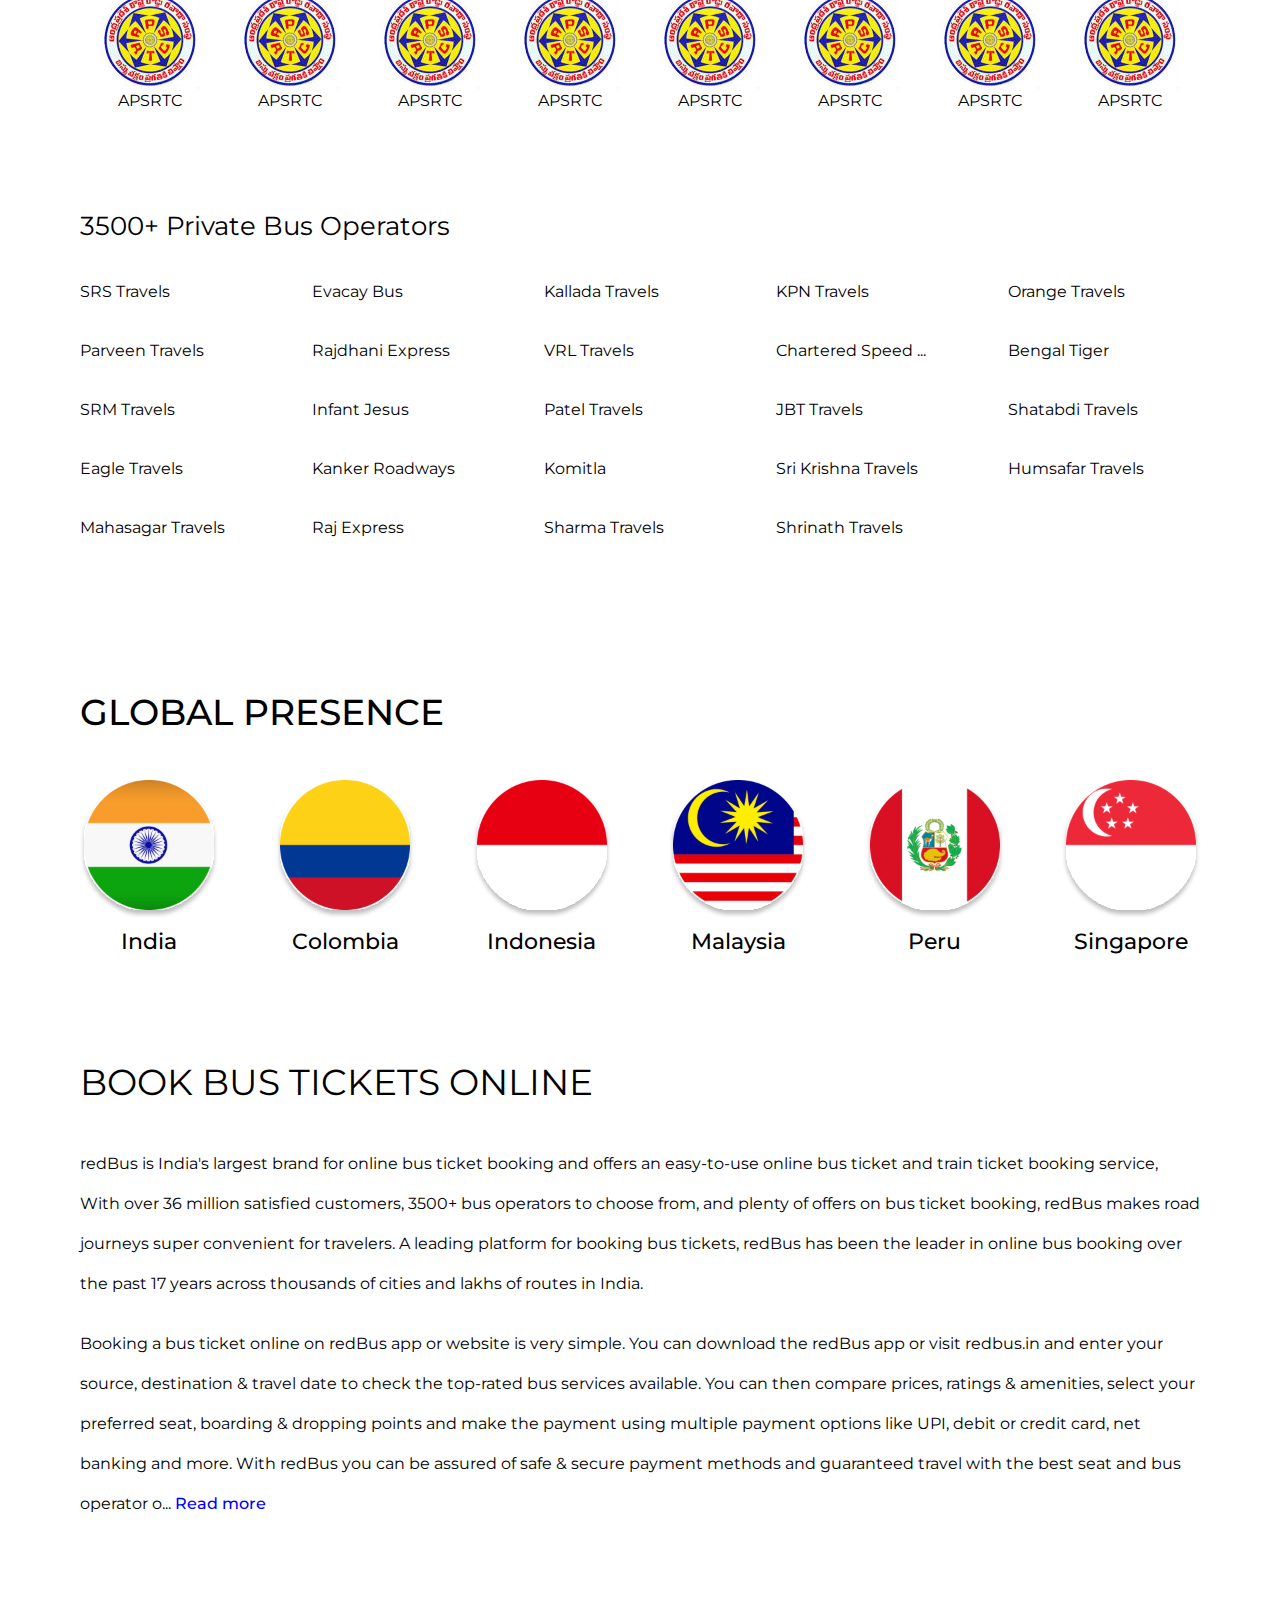
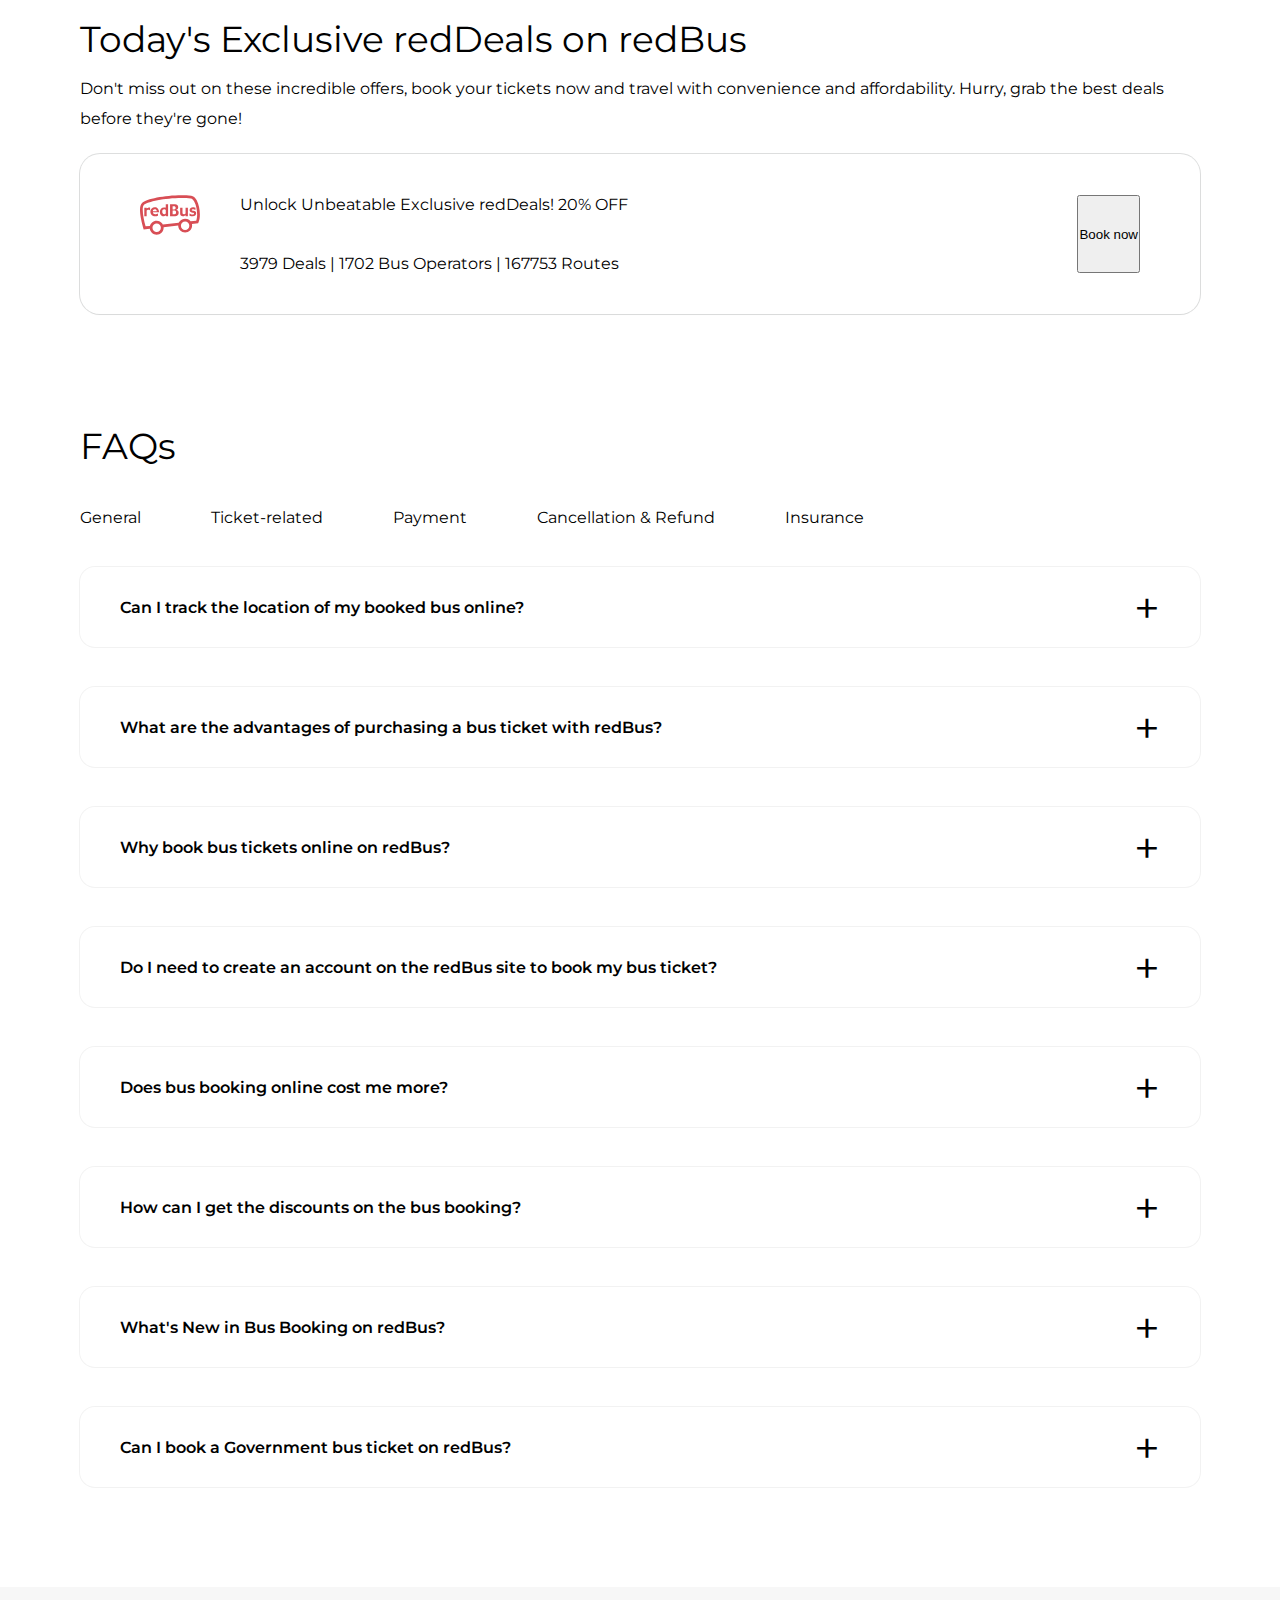
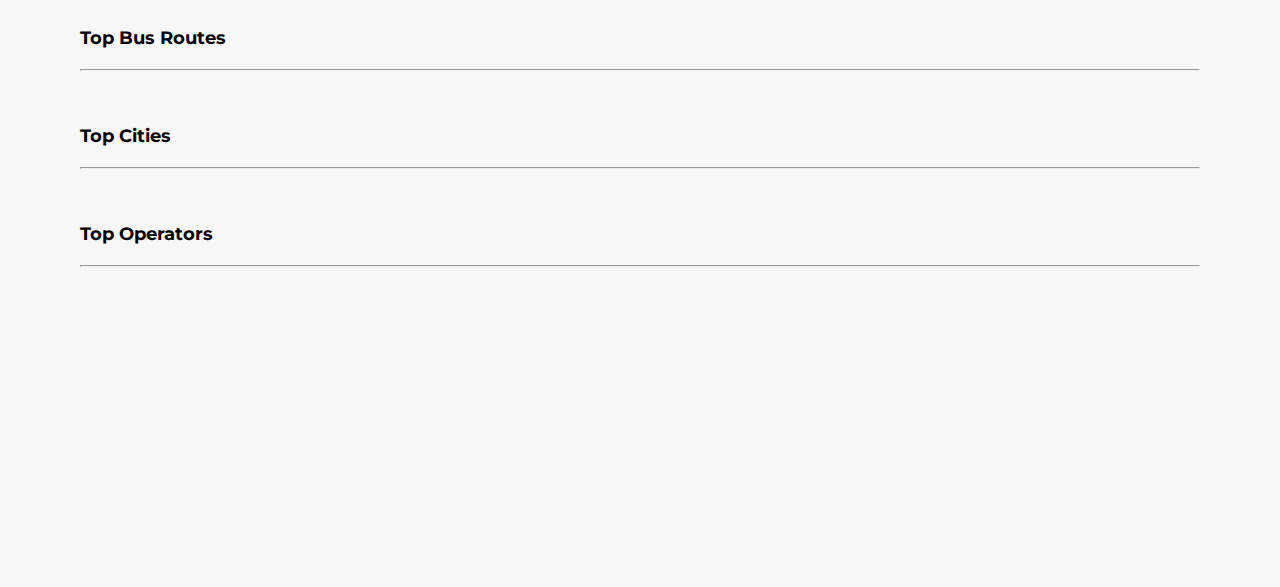
==== commit 363dfb33: "add exclusive deal and FAQs" ====
--- a/Redbus homepage clone/index.html
+++ b/Redbus homepage clone/index.html
@@ -355,6 +355,161 @@
 					</div>
 				</div>
 			</div>
+			<div class="flex flex-col justify-between book-bus">
+				<span class="font-36 book-heading"
+					>BOOK BUS TICKETS ONLINE</span
+				>
+				<p class="redbus-para">
+					redBus is India's largest brand for online bus ticket
+					booking and offers an easy-to-use online bus ticket and
+					train ticket booking service, With over 36 million satisfied
+					customers, 3500+ bus operators to choose from, and plenty of
+					offers on bus ticket booking, redBus makes road journeys
+					super convenient for travelers. A leading platform for
+					booking bus tickets, redBus has been the leader in online
+					bus booking over the past 17 years across thousands of
+					cities and lakhs of routes in India.
+				</p>
+				<p class="redbus-para">
+					Booking a bus ticket online on redBus app or website is very
+					simple. You can download the redBus app or visit redbus.in
+					and enter your source, destination & travel date to check
+					the top-rated bus services available. You can then compare
+					prices, ratings & amenities, select your preferred seat,
+					boarding & dropping points and make the payment using
+					multiple payment options like UPI, debit or credit card, net
+					banking and more. With redBus you can be assured of safe &
+					secure payment methods and guaranteed travel with the best
+					seat and bus operator o...
+					<span class="link">Read more</span>
+				</p>
+			</div>
+			<div class="flex flex-col m-y40 exclusive">
+				<div class="flex flex-col line-height-30">
+					<span class="font-36 exclusive-heading"
+						>Today's Exclusive redDeals on redBus
+					</span>
+					<span
+						>Don't miss out on these incredible offers, book your
+						tickets now and travel with convenience and
+						affordability. Hurry, grab the best deals before they're
+						gone!</span
+					>
+				</div>
+				<div class="unbeatable item-center">
+					<div class="flex justify-between w-100">
+						<div class="flex gap">
+							<img
+								class="reddeal"
+								src="assets/rdc-redbus-logo.svg"
+								alt=""
+							/>
+							<div class="flex flex-col gap">
+								<span
+									>Unlock Unbeatable Exclusive redDeals! 20%
+									OFF</span
+								>
+								<span
+									>3979 Deals | 1702 Bus Operators | 167753
+									Routes</span
+								>
+							</div>
+						</div>
+						<button>Book now</button>
+					</div>
+				</div>
+			</div>
+			<div class="flex flex-col gap">
+				<span class="font-36">FAQs</span>
+				<div class="flex justify-between w-60">
+					<span>General</span>
+					<span>Ticket-related</span>
+					<span>Payment</span>
+					<span>Cancellation & Refund</span>
+					<span>Insurance</span>
+				</div>
+				<div class="flex flex-col gap">
+					<div class="question-div item-center">
+						<div class="w-100 flex justify-between align-center">
+							<span
+								>Can I track the location of my booked bus
+								online?</span
+							>
+							<span>+</span>
+						</div>
+					</div>
+					<div class="question-div item-center">
+						<div class="w-100 flex justify-between align-center">
+							<span
+								>What are the advantages of purchasing a bus
+								ticket with redBus?</span
+							>
+							<span>+</span>
+						</div>
+					</div>
+					<div class="question-div item-center">
+						<div class="w-100 flex justify-between align-center">
+							<span>Why book bus tickets online on redBus?</span>
+							<span>+</span>
+						</div>
+					</div>
+					<div class="question-div item-center">
+						<div class="w-100 flex justify-between align-center">
+							<span
+								>Do I need to create an account on the redBus
+								site to book my bus ticket?</span
+							>
+							<span>+</span>
+						</div>
+					</div>
+					<div class="question-div item-center">
+						<div class="w-100 flex justify-between align-center">
+							<span>Does bus booking online cost me more?</span>
+							<span>+</span>
+						</div>
+					</div>
+					<div class="question-div item-center">
+						<div class="w-100 flex justify-between align-center">
+							<span
+								>How can I get the discounts on the bus
+								booking?</span
+							>
+							<span>+</span>
+						</div>
+					</div>
+					<div class="question-div item-center">
+						<div class="w-100 flex justify-between align-center">
+							<span>What's New in Bus Booking on redBus?</span>
+							<span>+</span>
+						</div>
+					</div>
+					<div class="question-div item-center">
+						<div class="w-100 flex justify-between align-center">
+							<span
+								>Can I book a Government bus ticket on
+								redBus?</span
+							>
+							<span>+</span>
+						</div>
+					</div>
+				</div>
+			</div>
+		</div>
+		<div class="footer">
+			<div class="flex flex-col justify-between top">
+				<div class="flex flex-col justify-between gap-20px">
+					<span class="bold font-20">Top Bus Routes</span>
+					<hr />
+				</div>
+				<div class="flex flex-col justify-between gap-20px">
+					<span class="bold font-20">Top Cities</span>
+					<hr />
+				</div>
+				<div class="flex flex-col justify-between gap-20px">
+					<span class="bold font-20">Top Operators</span>
+					<hr />
+				</div>
+			</div>
 		</div>
 	</body>
 </html>
--- a/Redbus homepage clone/style.css
+++ b/Redbus homepage clone/style.css
@@ -397,4 +397,87 @@
 .country {
 	height: 160px;
 	gap: 10px;
+}
+
+.redbus-para {
+	line-height: 40px;
+}
+
+.book-bus {
+	gap: 20px;
+}
+
+.book-heading {
+	margin-bottom: 20px;
+}
+
+.link {
+	color: blue;
+	font-weight: 500;
+}
+
+.exclusive {
+	margin: 100px 0;
+	height: 300px;
+}
+
+.exclusive-heading {
+	margin-bottom: 20px;
+}
+
+.line-height-30 {
+	line-height: 30px;
+}
+
+.unbeatable {
+	height: 160px;
+	box-shadow: rgba(0, 0, 0, 0.02) 0px 1px 3px 0px,
+		rgba(27, 31, 35, 0.15) 0px 0px 0px 1px;
+	border-radius: 20px;
+	margin: 20px 0;
+	padding: 60px;
+}
+
+.reddeal {
+	height: 40px;
+}
+
+.w-100 {
+	width: 100%;
+}
+
+.w-60 {
+	width: 70%;
+}
+
+.question-div {
+	height: 80px;
+	box-shadow: rgba(0, 0, 0, 0.05) 0px 0px 0px 1px;
+	padding: 40px;
+	border-radius: 15px;
+	font-weight: 600;
+}
+
+.question-div > div > span:last-child {
+	font-size: 45px;
+	font-weight: 400;
+}
+
+.footer {
+	background-color: #f7f7f7;
+	height: 600px;
+	margin-top: 100px;
+	padding: 40px 80px;
+}
+
+.font-20 {
+	font-size: 18px;
+}
+
+.top {
+	height: 240px;
+}
+
+.gap-20px {
+	gap: 20px;
 }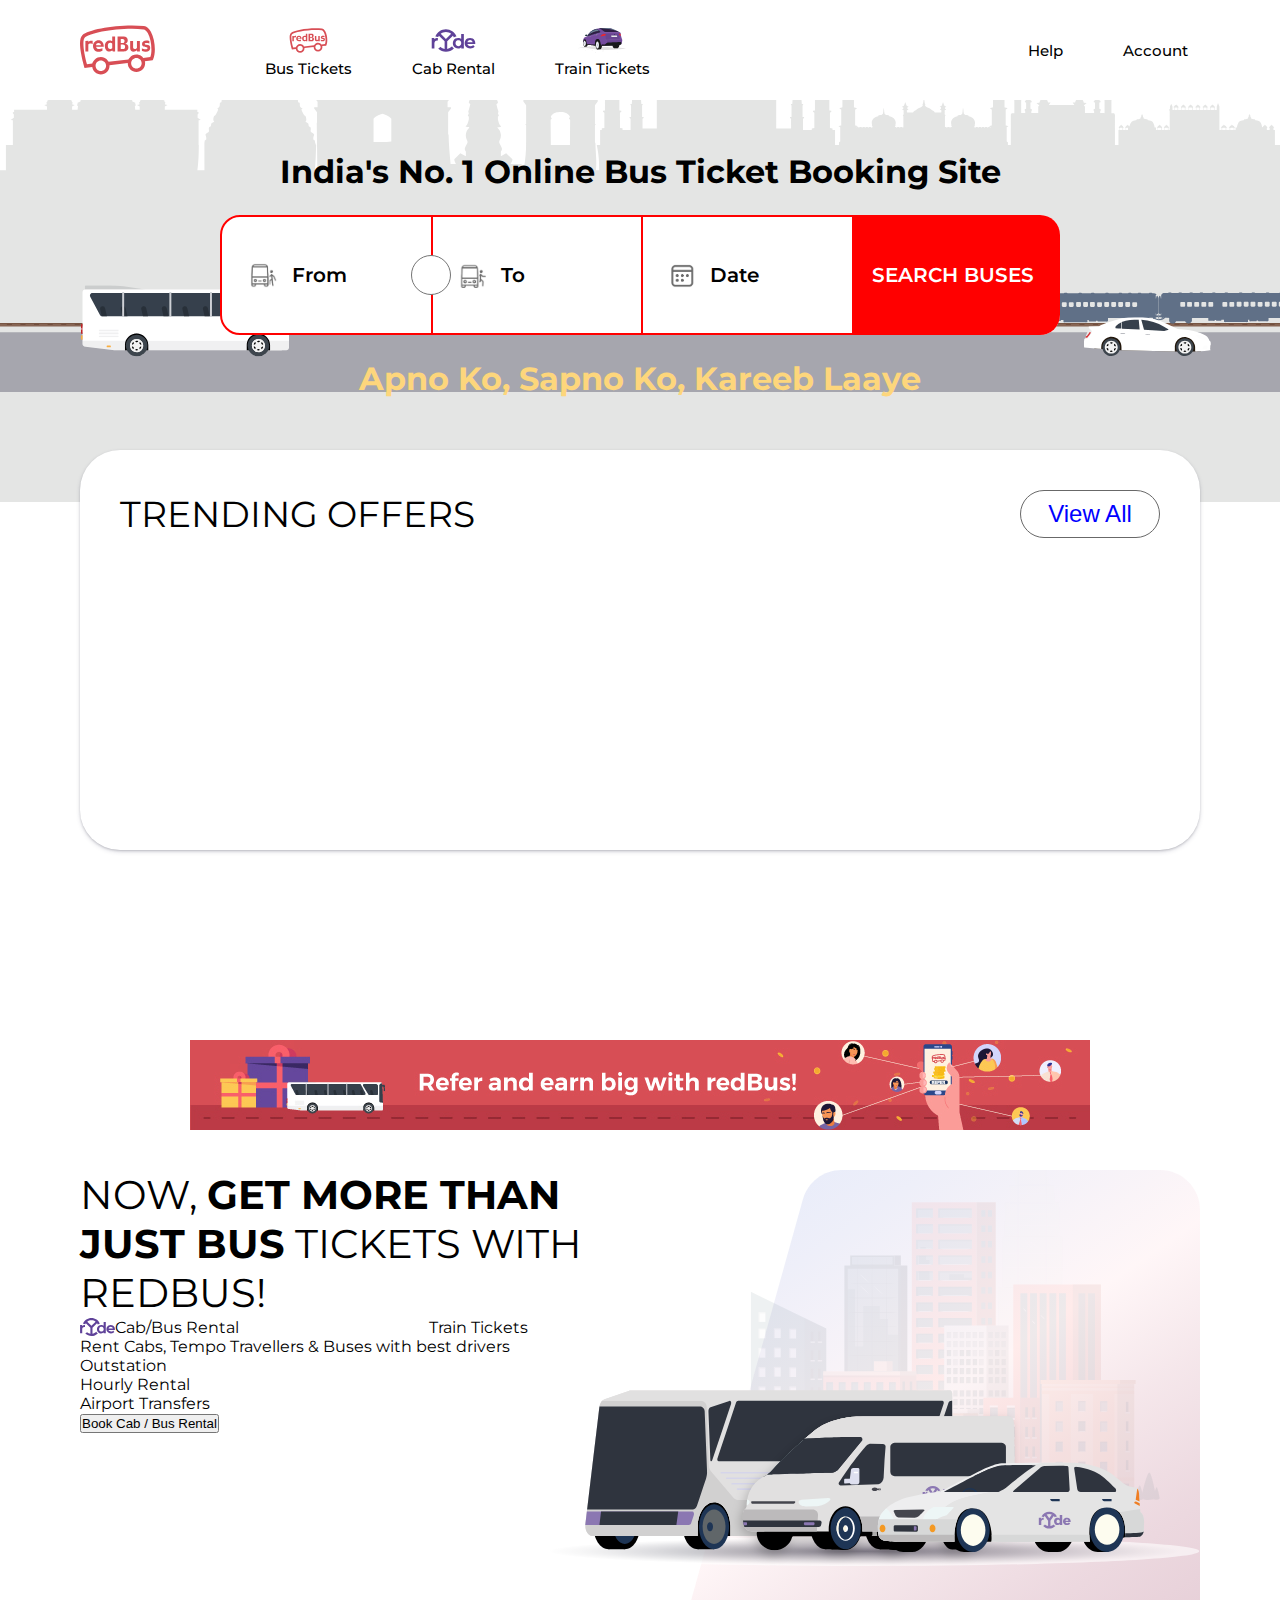
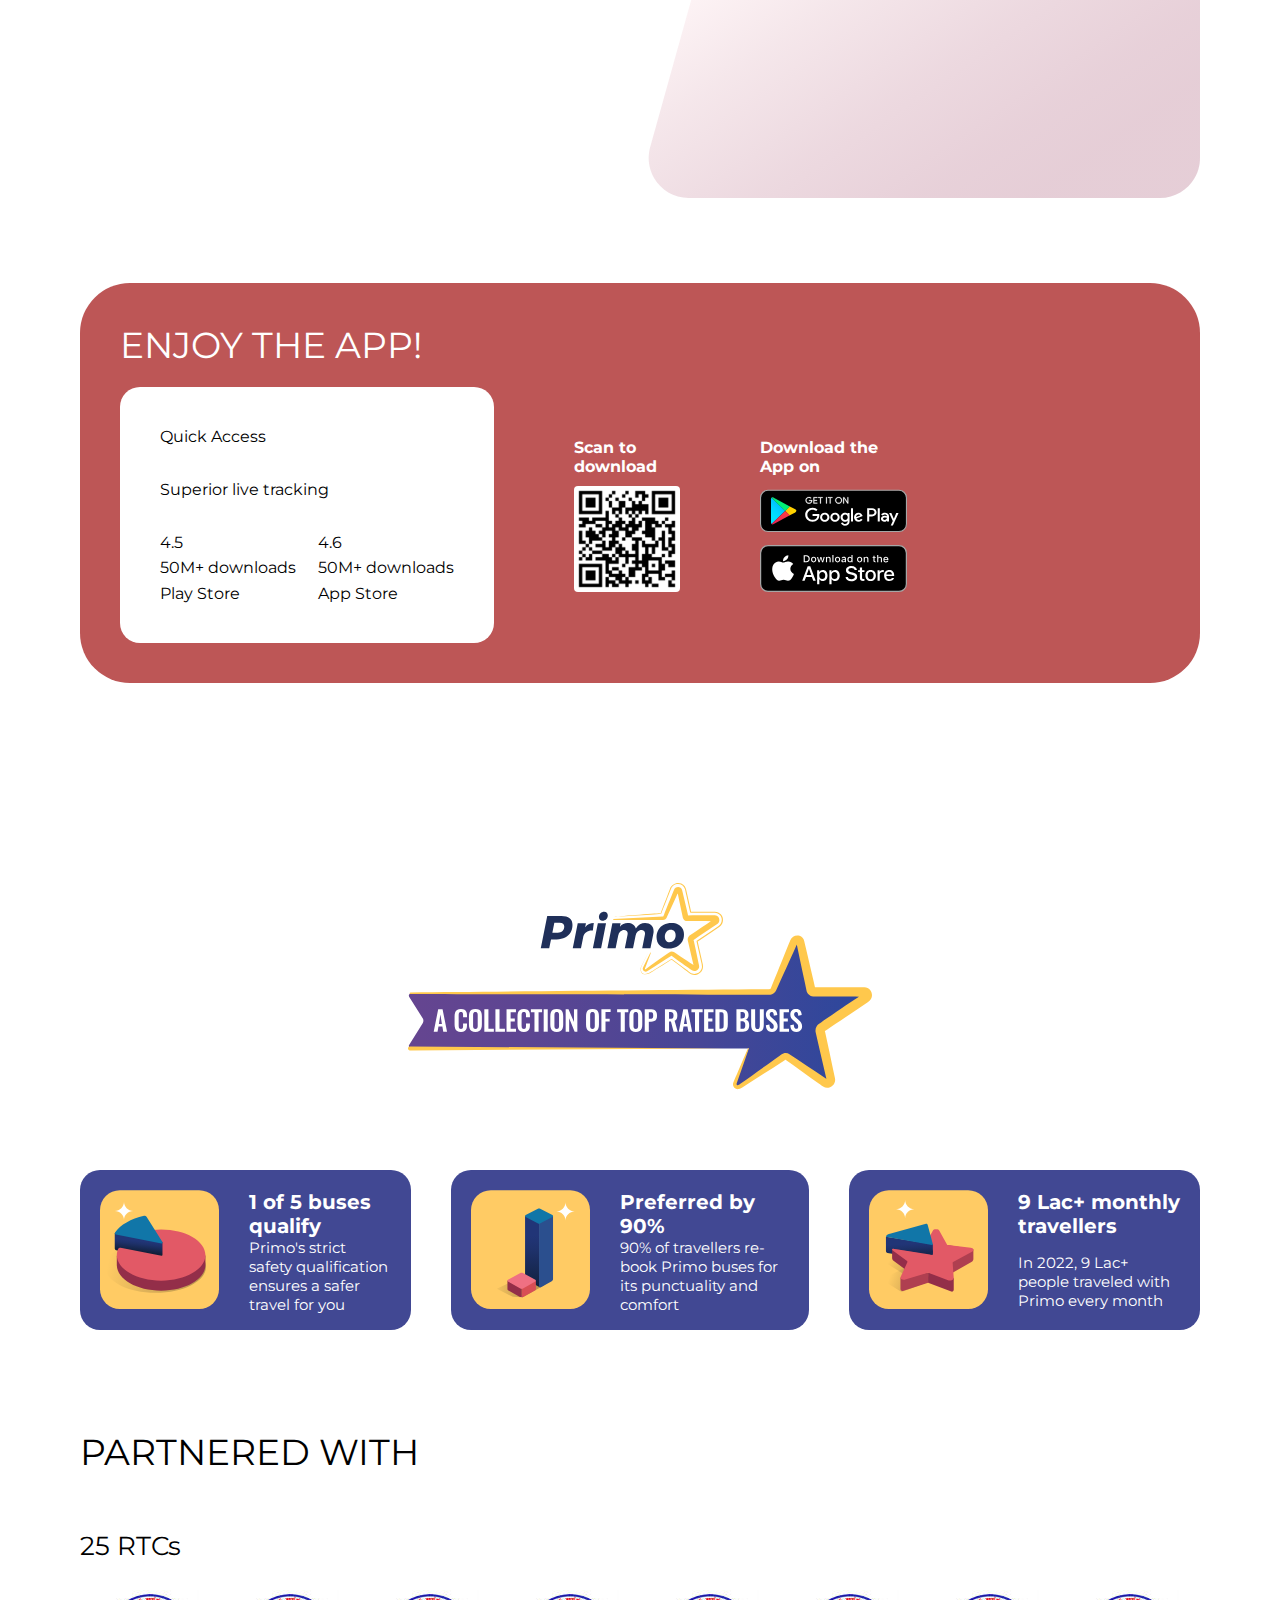
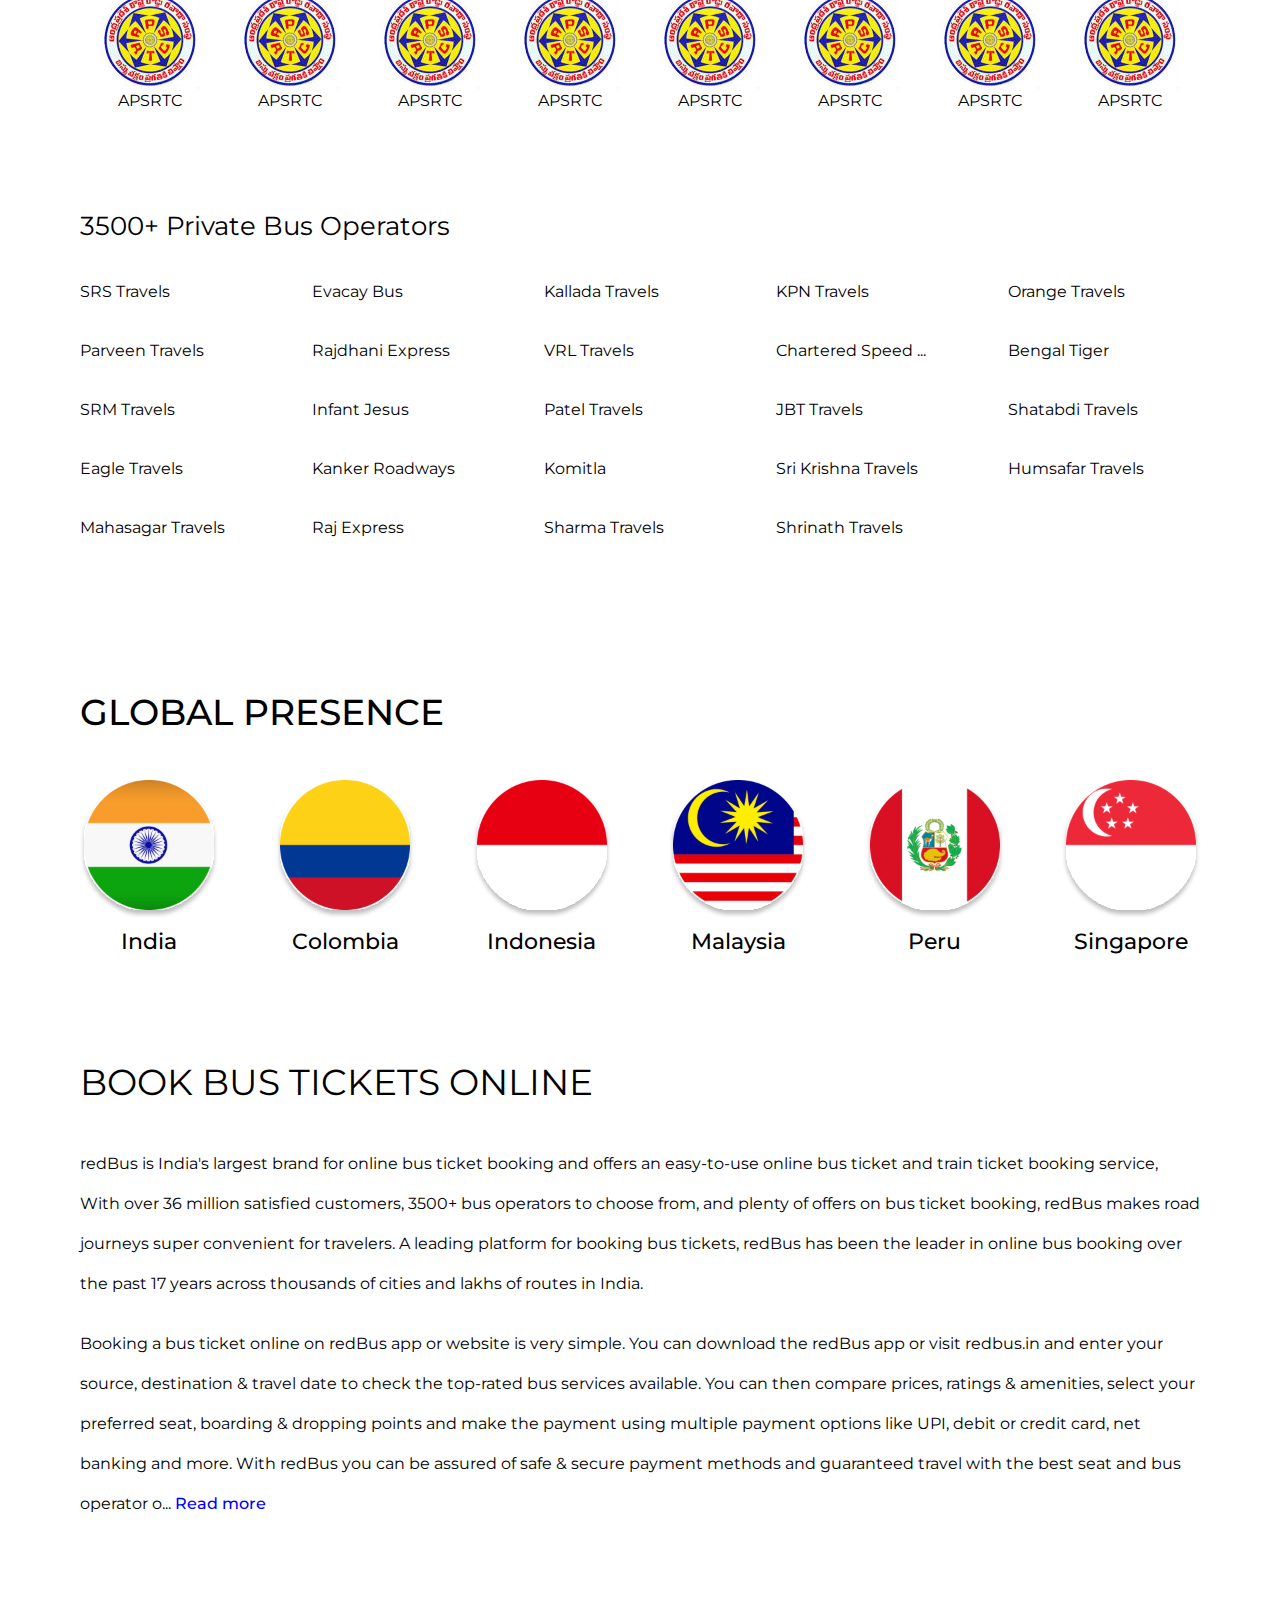
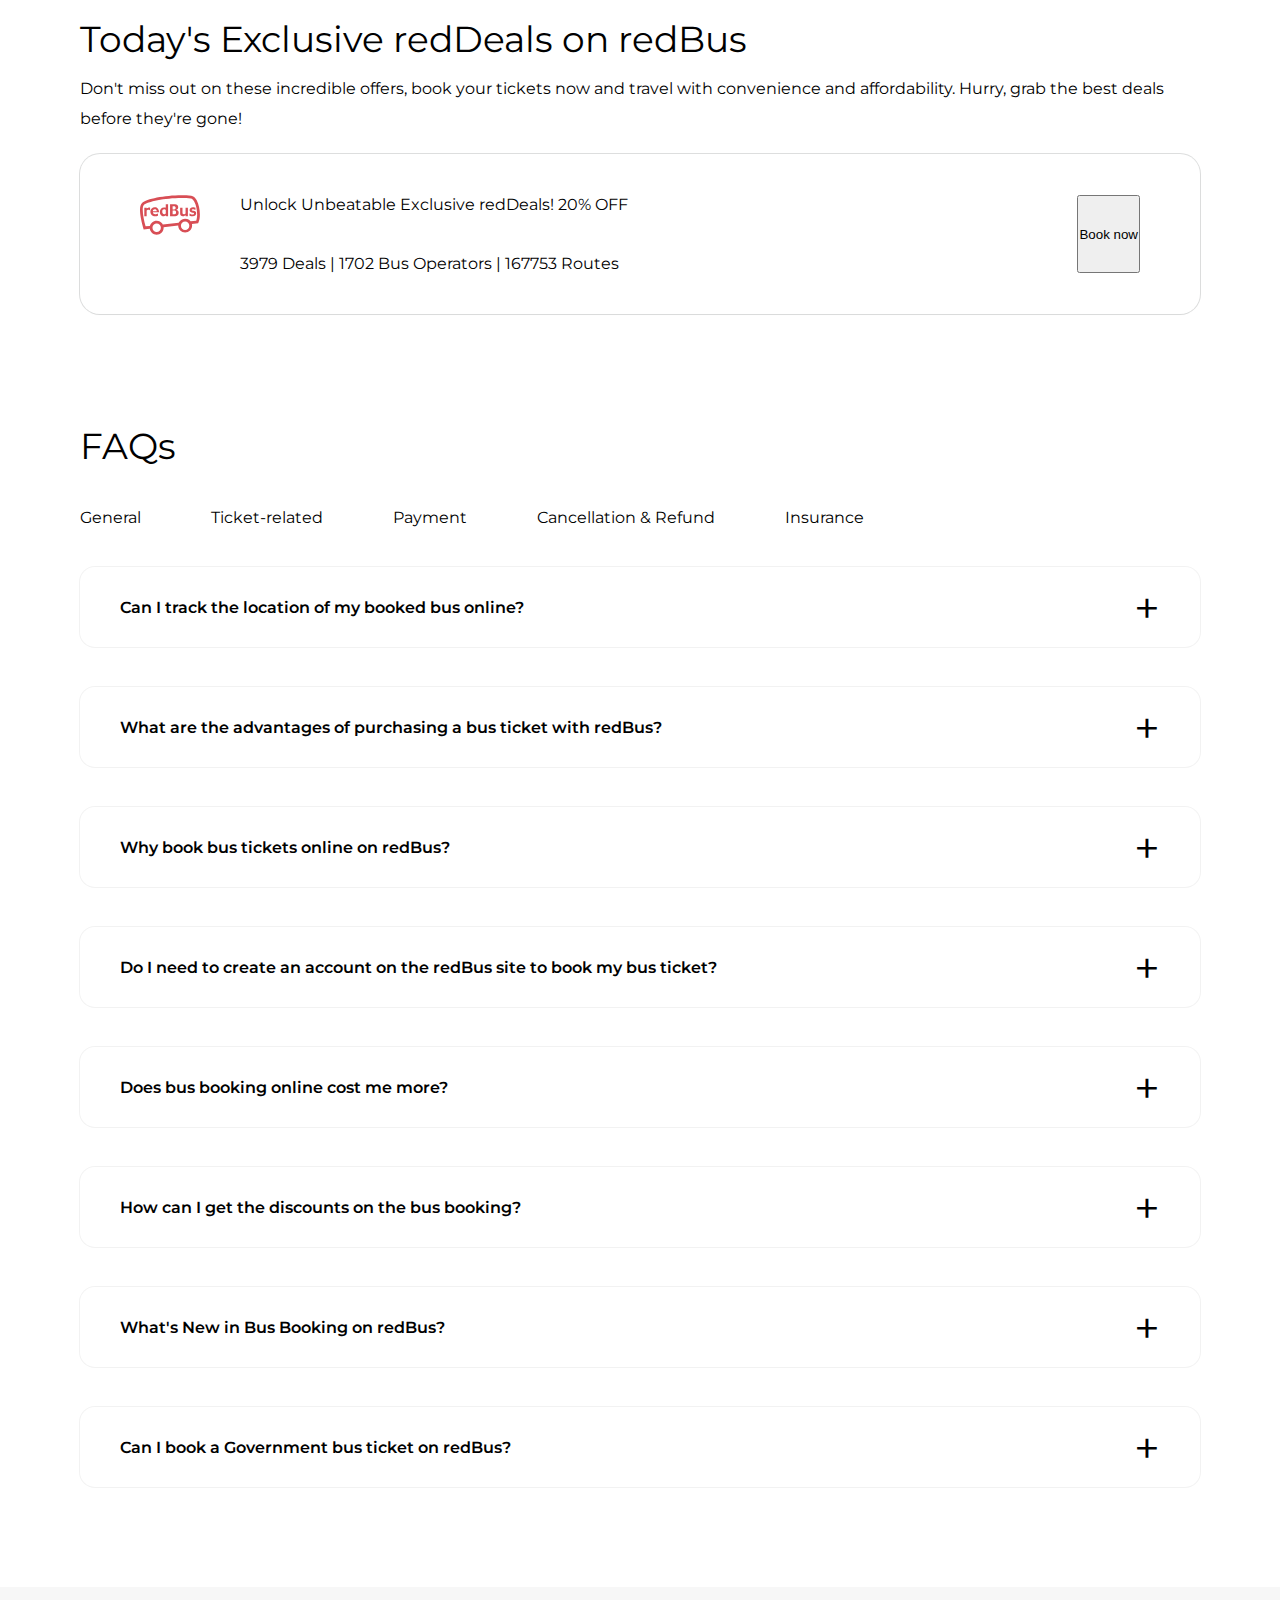
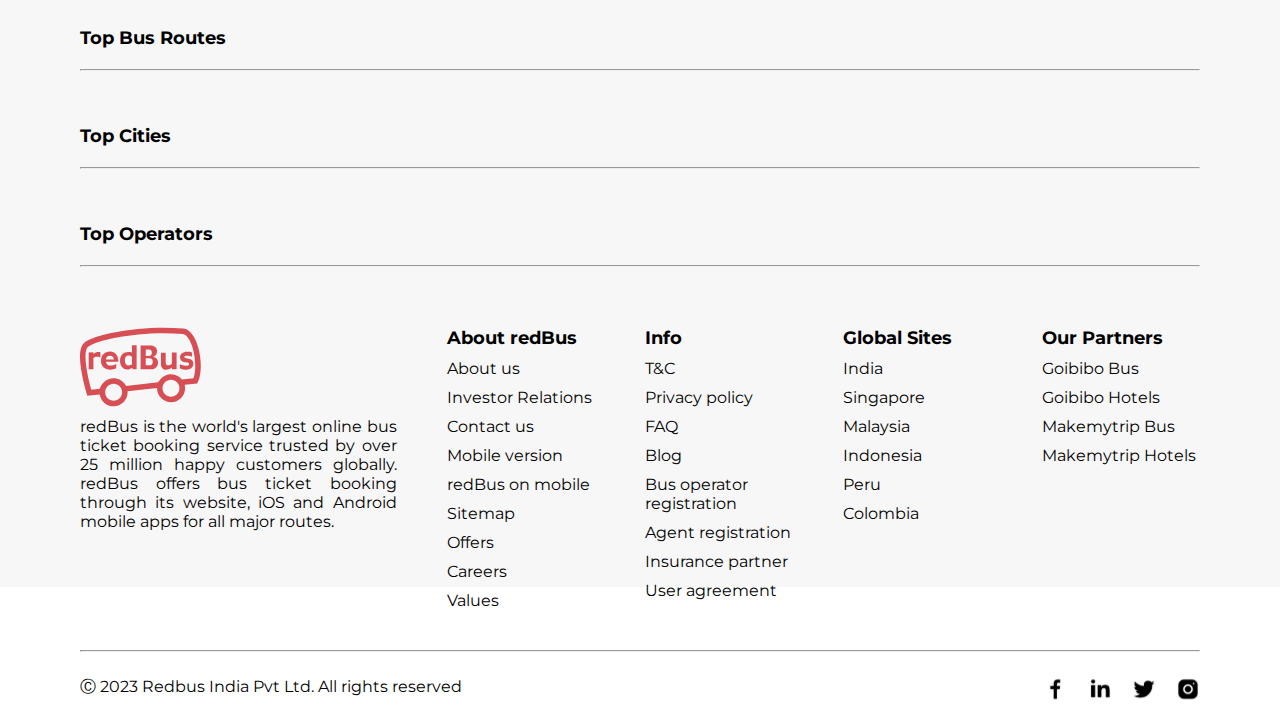
==== commit a820669e: "add footer" ====
--- a/Redbus homepage clone/index.html
+++ b/Redbus homepage clone/index.html
@@ -510,6 +510,75 @@
 					<hr />
 				</div>
 			</div>
+			<div class="flex justify-between w-100 m-15px gap">
+				<div class="flex flex-col flex-2">
+					<img
+						class="footer-img"
+						src="assets/rdc-redbus-logo.svg"
+						alt=""
+					/>
+					<span
+						>redBus is the world's largest online bus ticket booking
+						service trusted by over 25 million happy customers
+						globally. redBus offers bus ticket booking through its
+						website, iOS and Android mobile apps for all major
+						routes.</span
+					>
+				</div>
+				<div class="flex flex-col flex-1">
+					<span class="bold font-20">About redBus</span>
+					<span>About us</span>
+					<span>Investor Relations</span>
+					<span>Contact us</span>
+					<span>Mobile version</span>
+					<span>redBus on mobile</span>
+					<span>Sitemap</span>
+					<span>Offers</span>
+					<span>Careers</span>
+					<span>Values</span>
+				</div>
+				<div class="flex flex-col flex-1">
+					<span class="bold font-20">Info</span>
+					<span>T&C</span>
+					<span>Privacy policy</span>
+					<span>FAQ</span>
+					<span>Blog</span>
+					<span>Bus operator registration</span>
+					<span>Agent registration</span>
+					<span>Insurance partner</span>
+					<span>User agreement</span>
+				</div>
+				<div class="flex flex-col flex-1">
+					<span class="bold font-20">Global Sites</span>
+					<span>India</span>
+					<span>Singapore</span>
+					<span>Malaysia</span>
+					<span>Indonesia</span>
+					<span>Peru</span>
+					<span>Colombia</span>
+				</div>
+				<div class="flex flex-col flex-1">
+					<span class="bold font-20">Our Partners</span>
+					<span>Goibibo Bus</span>
+					<span>Goibibo Hotels</span>
+					<span>Makemytrip Bus</span>
+					<span>Makemytrip Hotels</span>
+				</div>
+			</div>
+			<div>
+				<hr />
+				<div class="flex justify-between copyright">
+					<span
+						>Ⓒ 2023 Redbus India Pvt Ltd. All rights reserved</span
+					>
+					<div class="flex justify-between gap-20px">
+						<img src="assets/social_facebook_new.svg" alt="" />
+						<img src="assets/social_linkedin_new.svg" alt="" />
+						<img src="assets/social_twitter_new.svg" alt="" />
+						<img src="assets/social_instagram_new.svg" alt="" />
+					</div>
+				</div>
+			</div>
 		</div>
 	</body>
 </html>
--- a/Redbus homepage clone/style.css
+++ b/Redbus homepage clone/style.css
@@ -480,4 +480,34 @@
 
 .gap-20px {
 	gap: 20px;
-}+}
+
+.flex-1 {
+	flex: 1;
+	align-items: center;
+	padding: 40px 0;
+	gap: 10px;
+	align-items: flex-start;
+}
+
+.flex-2 {
+	flex: 2;
+	align-items: center;
+	padding: 40px 0;
+	padding-right: 10px;
+	text-align: justify;
+	gap: 10px;
+	align-items: flex-start;
+}
+
+.footer-img {
+	height: 80px;
+}
+
+.m-15px {
+	margin-top: 20px;
+}
+
+.copyright {
+	padding: 25px 0;
+}
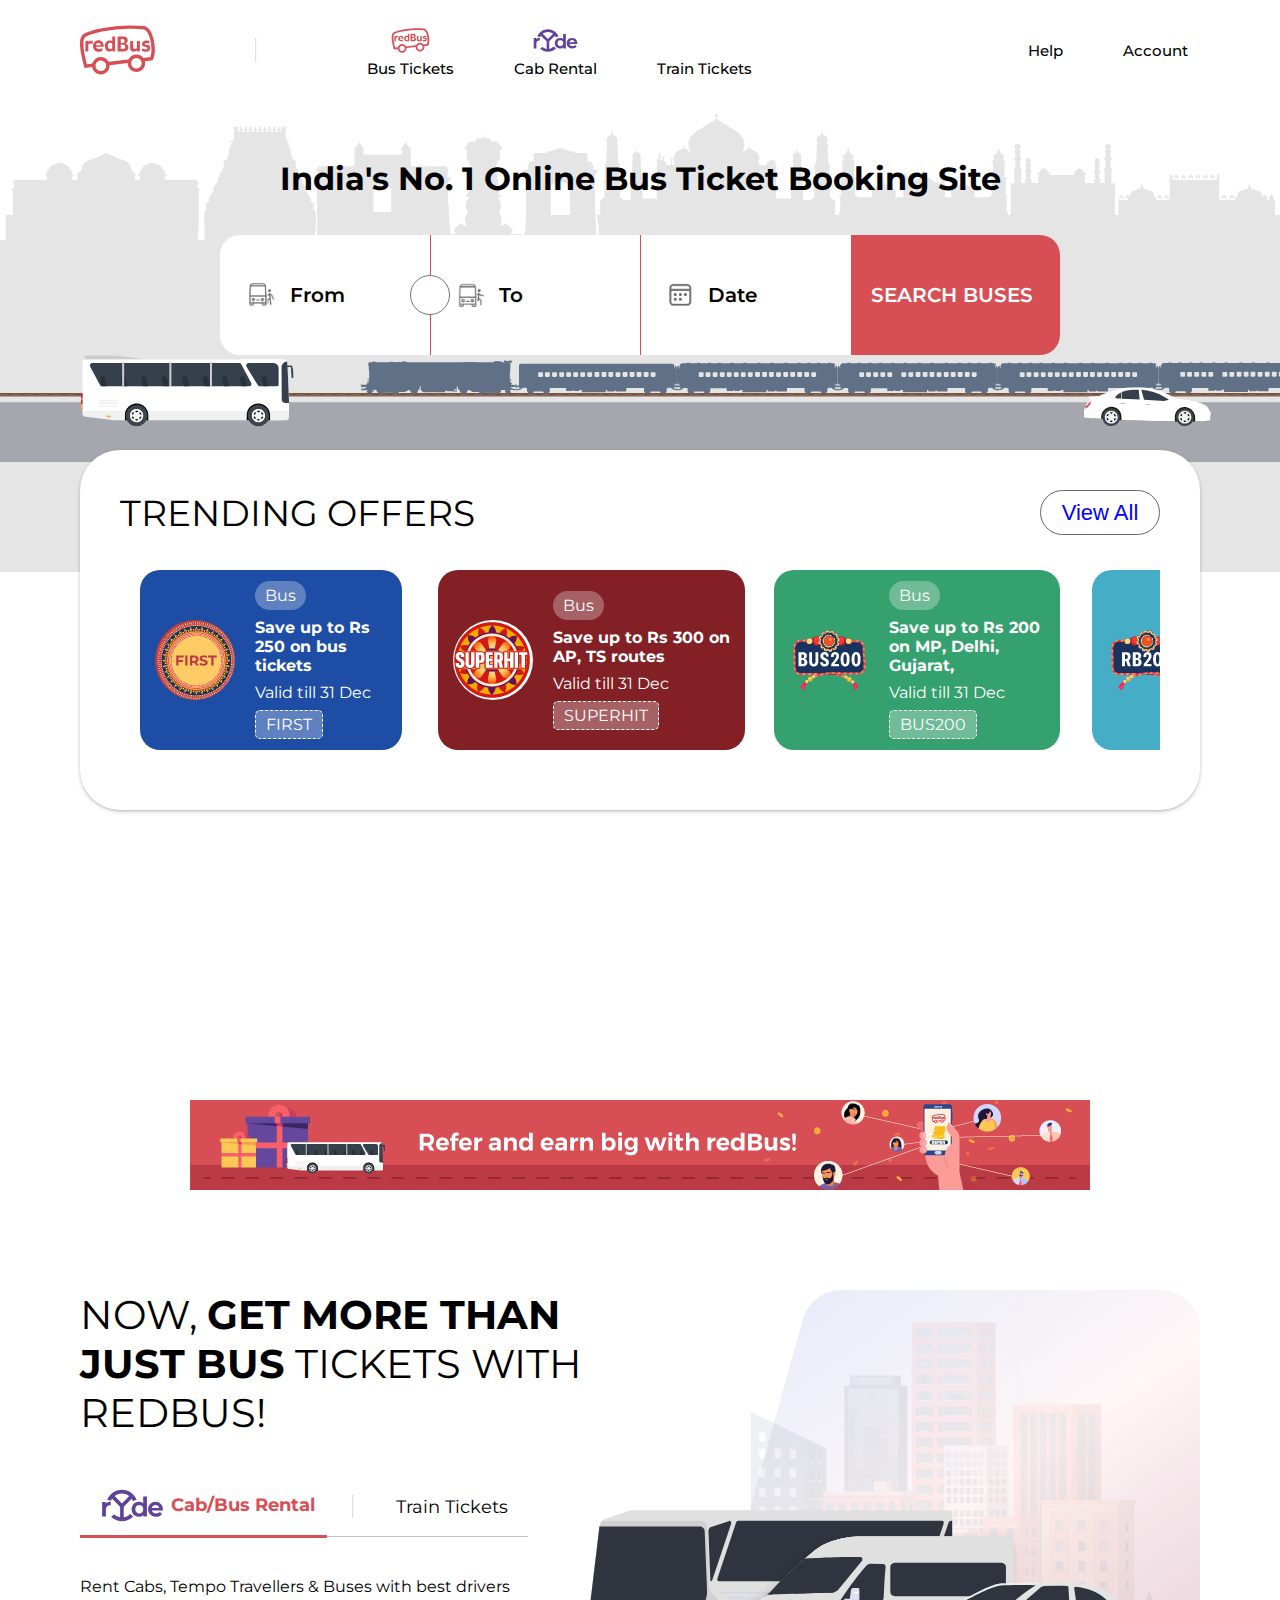
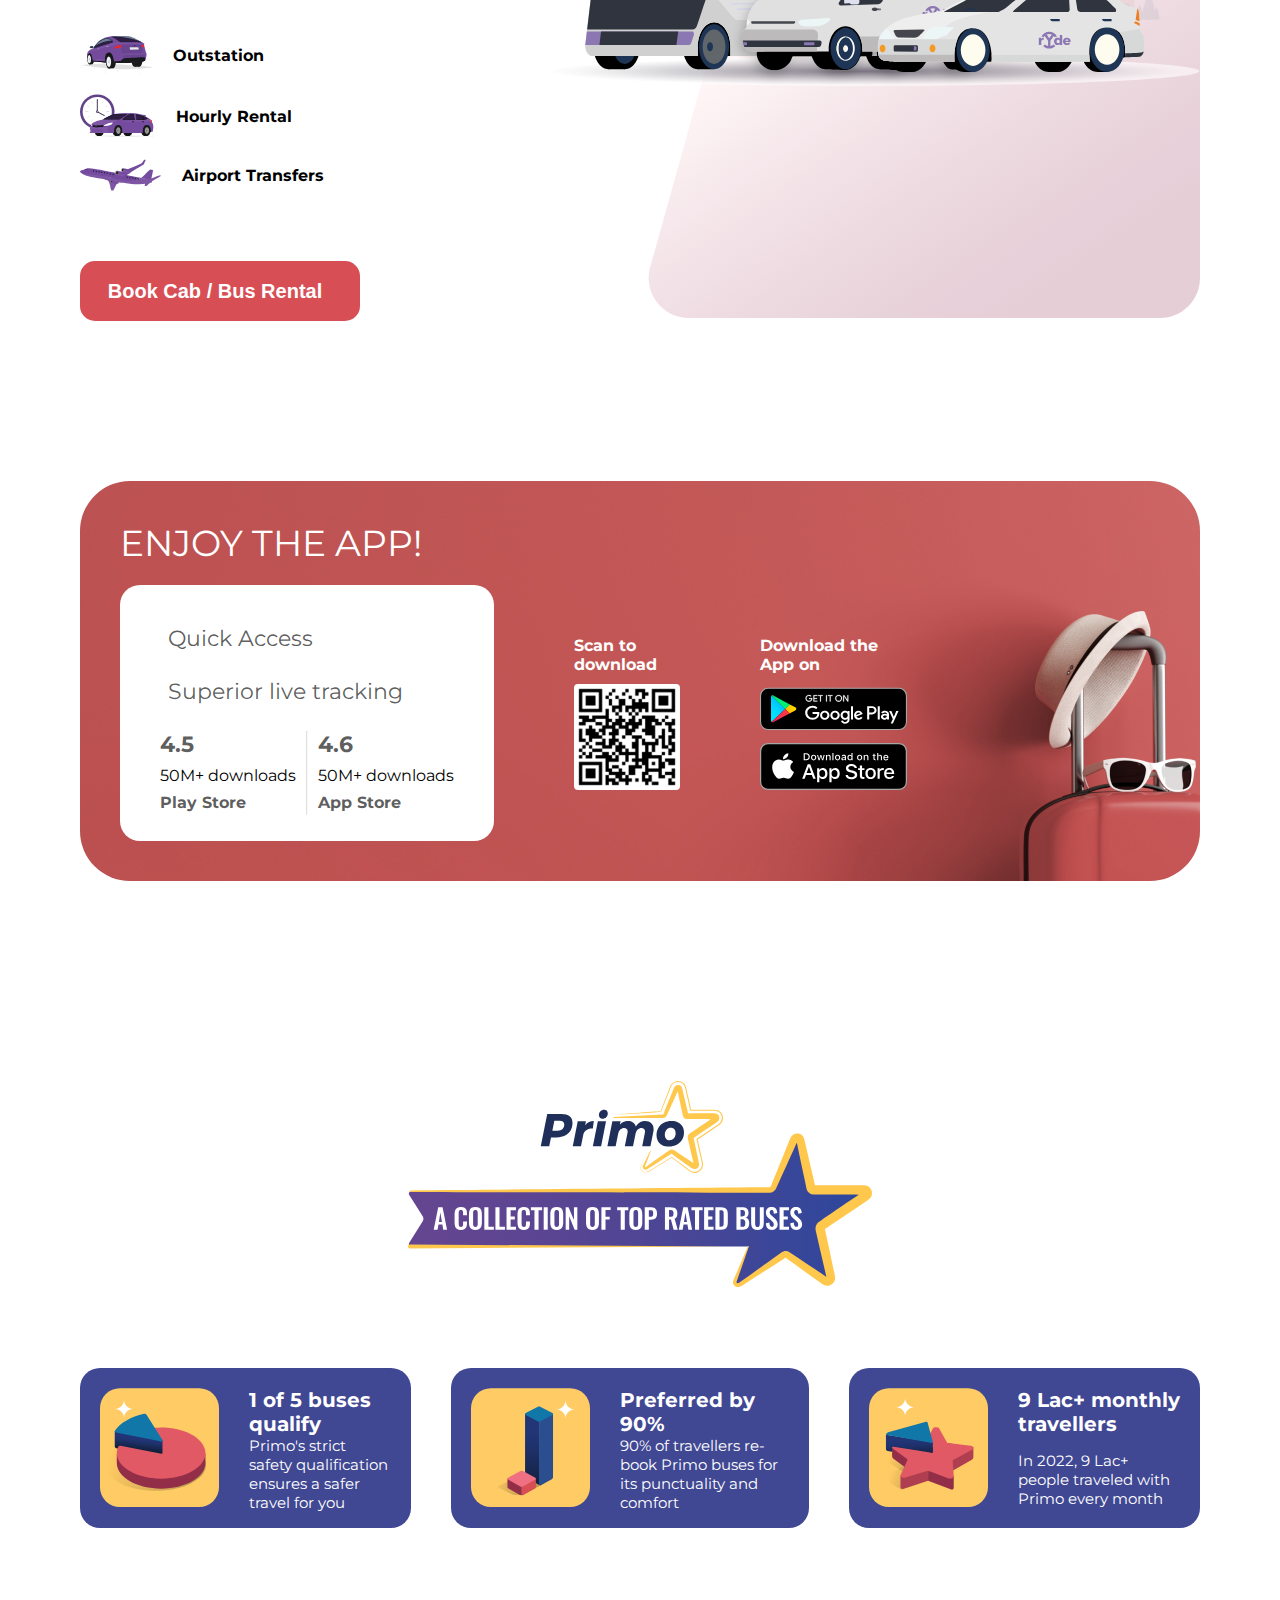
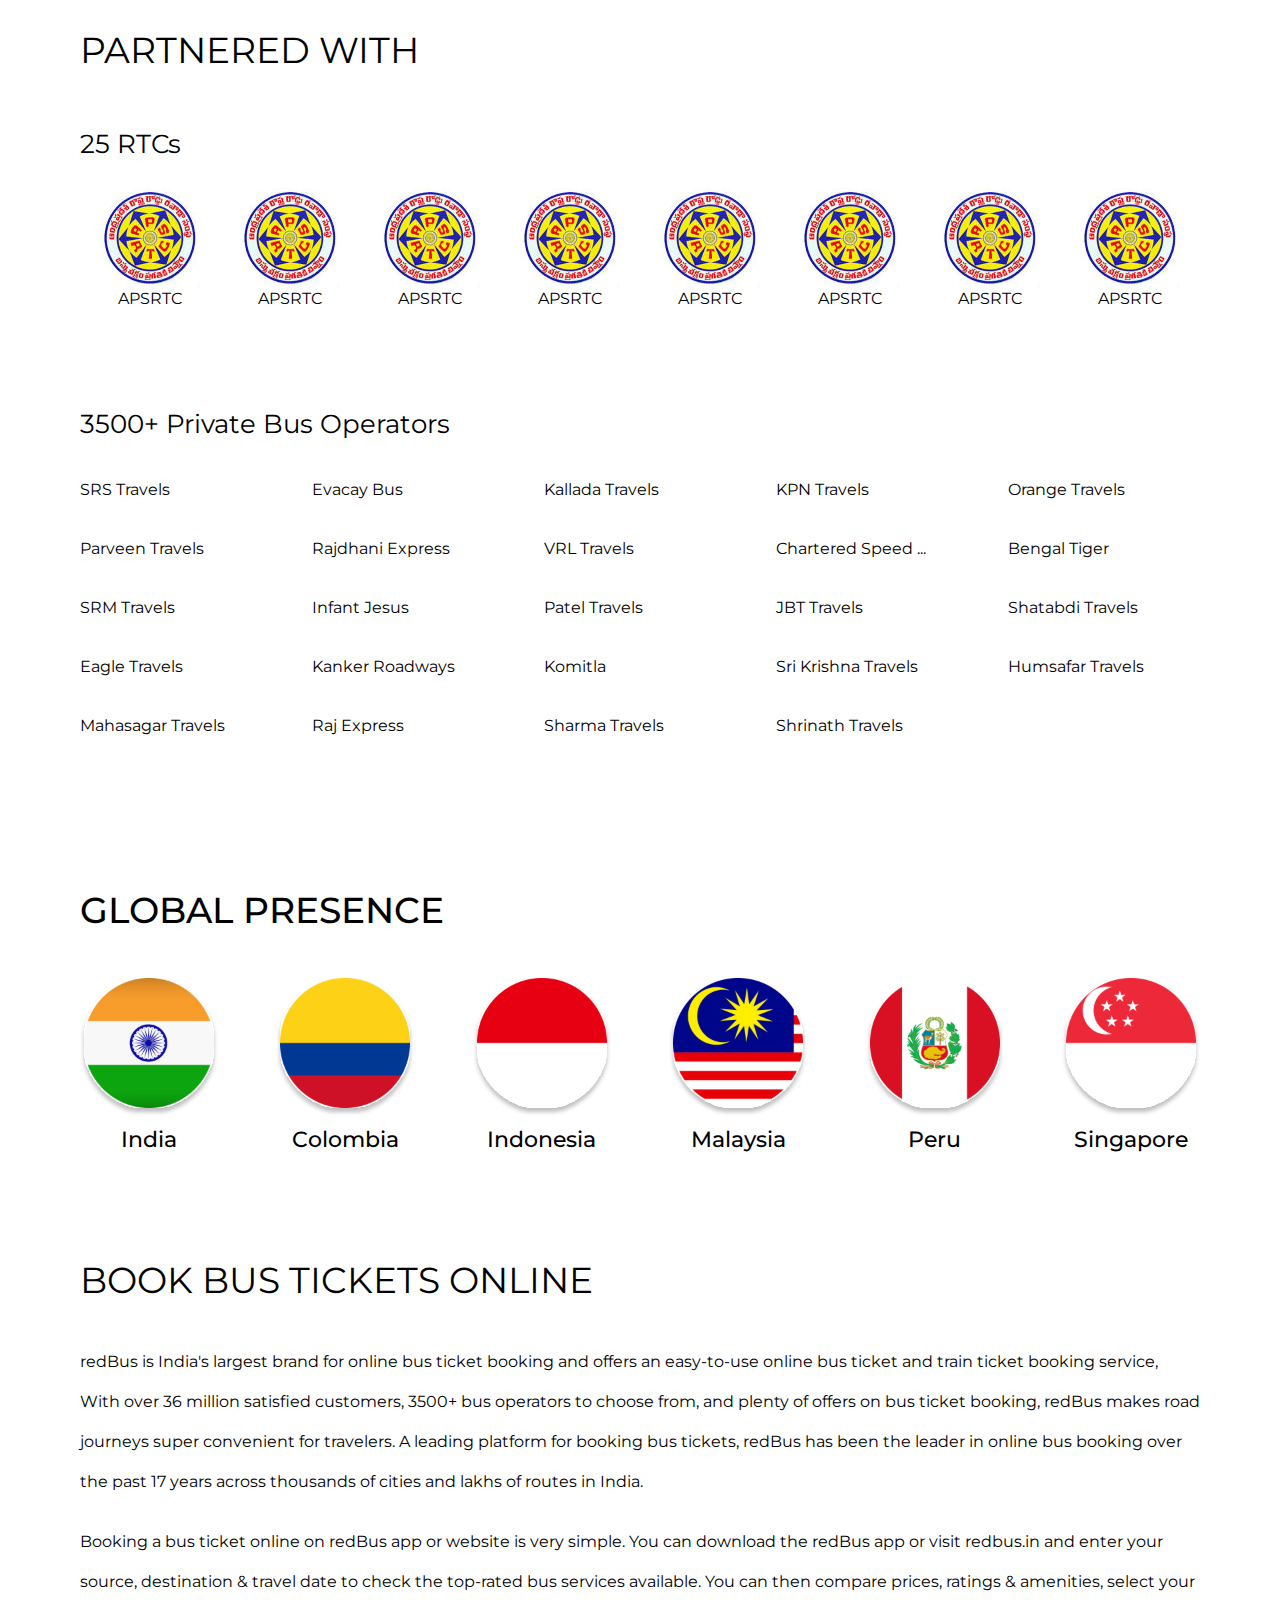
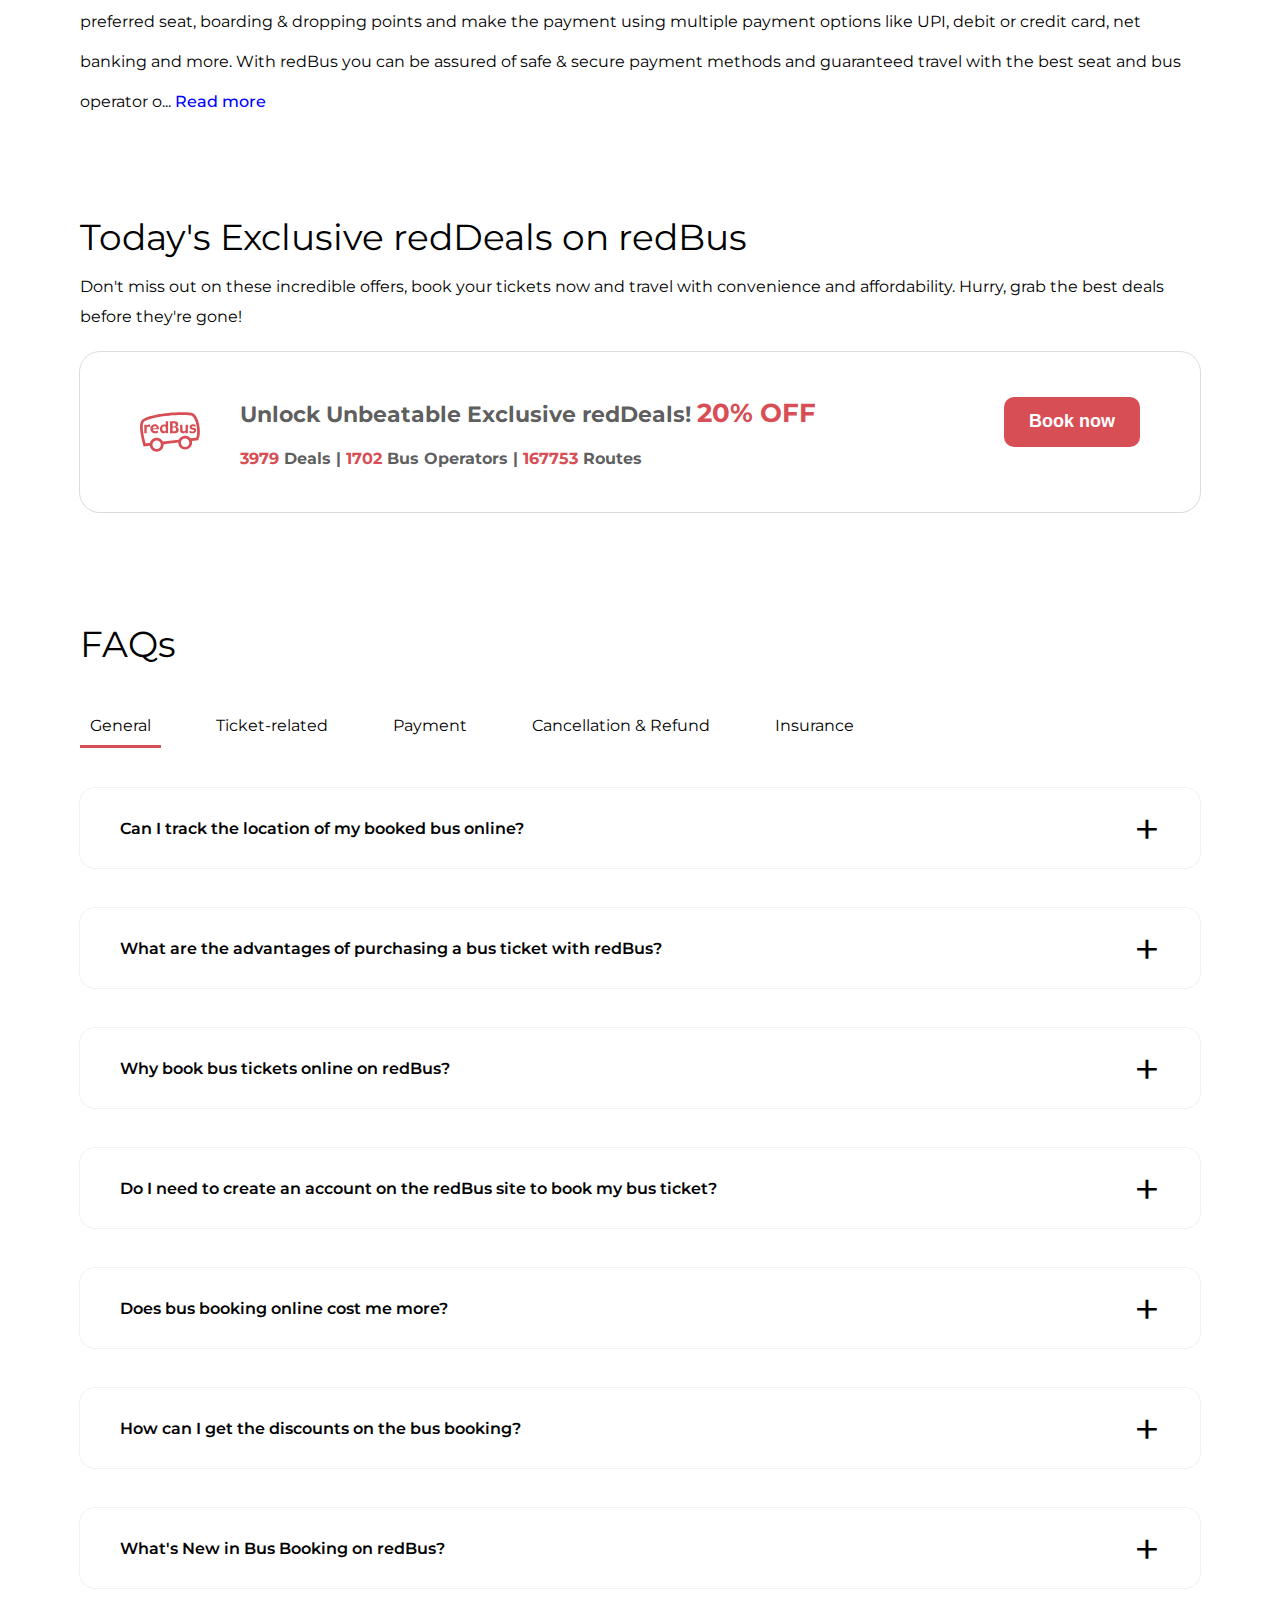
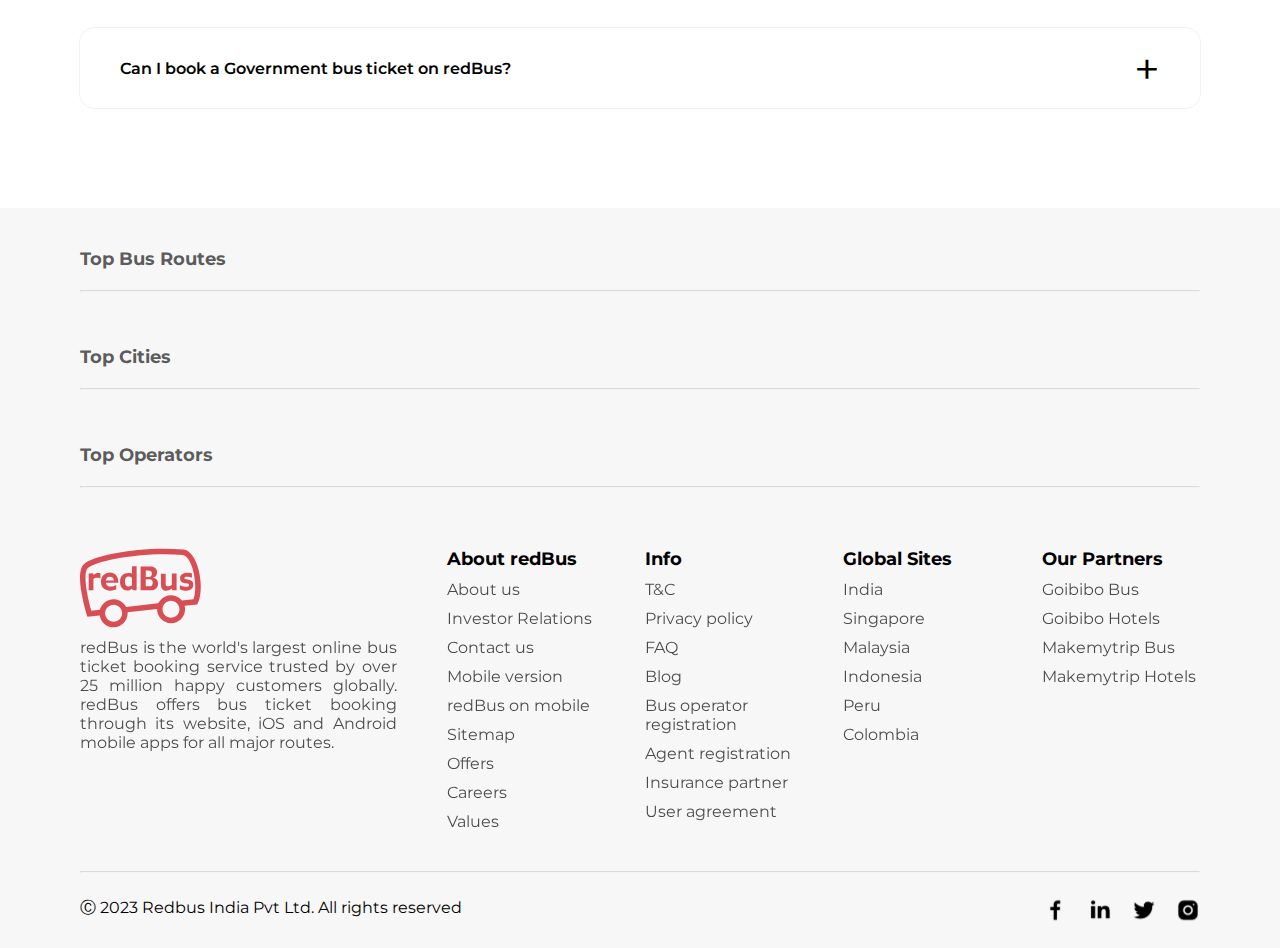
==== commit 14f23656: "add change in structure" ====
--- a/Redbus homepage clone/index.html
+++ b/Redbus homepage clone/index.html
@@ -19,6 +19,7 @@
 	<body>
 		<div class="navbar flex justify-between align-center">
 			<img class="logo" src="assets/rdc-redbus-logo.svg" alt="Logo" />
+			<hr class="h-50 route-hr" />
 			<ul class="flex ul-flex-col gap options font-500">
 				<li>
 					<img
@@ -37,7 +38,11 @@
 					<span>Cab Rental</span>
 				</li>
 				<li>
-					<img class="header-img" src="assets/ryde_car.svg" alt="" />
+					<img
+						class="header-img"
+						src="https://st.redbus.in/web/images/layout/rail_vertical.svg"
+						alt=""
+					/>
 					<span>Train Tickets</span>
 				</li>
 			</ul>
@@ -80,15 +85,90 @@
 					</div>
 				</div>
 				<div>
-					<h1 class="headline">Apno Ko, Sapno Ko, Kareeb Laaye</h1>
-				</div>
-			</div>
-			<div class="trendy-container">
+					<!-- <h1 class="headline">Apno Ko, Sapno Ko, Kareeb Laaye</h1> -->
+				</div>
+			</div>
+			<div class="trendy-container flex flex-col justify-between">
 				<div class="flex justify-between align-center">
 					<span>TRENDING OFFERS</span>
 					<button class="view-btn">View All</button>
 				</div>
-				<!-- Build Some Card Block here -->
+				<div
+					class="flex font-white scroll justify-between gap w-full p-10"
+				>
+					<div class="flex offer-box align-center gap-20px">
+						<img
+							class="offer-img"
+							src="assets/trending offer 1.png"
+							alt=""
+						/>
+						<div class="flex flex-col gap-10px">
+							<span class="tag">Bus</span>
+							<span class="bold"
+								>Save up to Rs 250 on bus tickets</span
+							>
+							<span>Valid till 31 Dec</span>
+							<div class="flex align-center gap-20px">
+								<span class="offer-code">FIRST</span>
+								<i class="fa-regular fa-clone"></i>
+							</div>
+						</div>
+					</div>
+					<div class="flex offer-box align-center gap-20px superhit">
+						<img
+							class="offer-img"
+							src="assets/trending offer 2.png"
+							alt=""
+						/>
+						<div class="flex flex-col gap-10px">
+							<span class="tag">Bus</span>
+							<span class="bold"
+								>Save up to Rs 300 on AP, TS routes</span
+							>
+							<span>Valid till 31 Dec</span>
+							<div class="flex align-center gap-20px">
+								<span class="offer-code">SUPERHIT</span>
+								<i class="fa-regular fa-clone"></i>
+							</div>
+						</div>
+					</div>
+					<div class="flex offer-box align-center gap-20px bus300">
+						<img
+							class="offer-img"
+							src="assets/trending offer 3.png"
+							alt=""
+						/>
+						<div class="flex flex-col gap-10px">
+							<span class="tag">Bus</span>
+							<span class="bold"
+								>Save up to Rs 200 on MP, Delhi, Gujarat,</span
+							>
+							<span>Valid till 31 Dec</span>
+							<div class="flex align-center gap-20px">
+								<span class="offer-code">BUS200</span>
+								<i class="fa-regular fa-clone"></i>
+							</div>
+						</div>
+					</div>
+					<div class="flex offer-box align-center gap-20px rs200">
+						<img
+							class="offer-img"
+							src="assets/trending offer 4.png"
+							alt=""
+						/>
+						<div class="flex flex-col gap-10px">
+							<span class="tag">Bus</span>
+							<span class="bold">
+								Save up to Rs 200 in Kerala routes.</span
+							>
+							<span>Valid till 31 Dec</span>
+							<div class="flex align-center gap-20px">
+								<span class="offer-code">RB200</span>
+								<i class="fa-regular fa-clone"></i>
+							</div>
+						</div>
+					</div>
+				</div>
 			</div>
 		</div>
 		<div class="container">
@@ -115,46 +195,90 @@
 				</div>
 			</div>
 			<div class="m-10">
-				<div class="flex justify-between w-50">
-					<div class="flex align-center">
-						<img src="assets/ryde_vertical.svg" alt="" />
-						<span>Cab/Bus Rental</span>
-					</div>
-					<div class="flex align-center">
-						<img
+				<div
+					class="flex justify-between w-50 rental-div align-center rental-border"
+				>
+					<div
+						class="flex align-center gap-10px font-20 bus-border cursor"
+					>
+						<img
+							class="rental-img m-l10px"
+							src="assets/ryde_vertical.svg"
+							alt=""
+						/>
+						<span class="red-bold bold">Cab/Bus Rental</span>
+					</div>
+					<hr class="h-50 route-hr" />
+					<div
+						class="flex align-center gap-10px font-20 m-r10px cursor train-ticket-hover"
+					>
+						<img
+							class="rental-img"
 							src="https://st.redbus.in/web/images/layout/rail_vertical.svg"
 							alt=""
 						/>
 						<span>Train Tickets</span>
 					</div>
 				</div>
-				<div class="flex flex-col">
-					<span
+				<div class="flex flex-col gap-20px">
+					<span class="m-b10px"
 						>Rent Cabs, Tempo Travellers & Buses with best
 						drivers</span
 					>
-					<span>Outstation</span>
-					<span>Hourly Rental</span>
-					<span>Airport Transfers</span>
-				</div>
-				<button>Book Cab / Bus Rental</button>
-			</div>
-			<div class="enjoy-the-app flex flex-col justify-between">
+					<div class="flex align-center gap-20px bold">
+						<img src="assets/ryde_car.svg" alt="" />
+						<span>Outstation</span>
+					</div>
+					<div class="flex align-center gap-20px bold">
+						<img src="assets/ryde_car_hourly.svg" alt="" />
+						<span>Hourly Rental</span>
+					</div>
+					<div class="flex align-center gap-20px bold">
+						<img src="assets/ryde_airport_transport.svg" alt="" />
+						<span>Airport Transfers</span>
+					</div>
+					<button class="cab-book-btn">
+						Book Cab / Bus Rental
+						<i class="fa-solid fa-arrow-right m-l10px"></i>
+					</button>
+				</div>
+			</div>
+			<div class="enjoy-the-app flex flex-col justify-between relative">
+				<img class="install-absolute" src="assets/appInstallbg.svg" alt="">
 				<span>ENJOY THE APP!</span>
 				<div class="flex app-container">
 					<div class="flex flex-col quick-box">
-						<span>Quick Access</span>
-						<span>Superior live tracking</span>
+						<div
+							class="font-24 flex gap-10px align-center app-heading"
+						>
+							<i class="fa-solid fa-circle-check"></i>
+							<span class="light-red">Quick Access</span>
+						</div>
+						<div
+							class="font-24 flex gap-10px align-center app-heading"
+						>
+							<i class="fa-solid fa-circle-check"></i>
+							<span class="light-red"
+								>Superior live tracking</span
+							>
+						</div>
 						<div class="flex justify-between h-50">
-							<div class="flex flex-col justify-between">
-								<span>4.5</span>
+							<div class="flex flex-col justify-between gap-10px">
+								<div class="font-24 bold light-red">
+									<span>4.5</span>
+									<i class="fa-solid fa-star"></i>
+								</div>
 								<span>50M+ downloads</span>
-								<span>Play Store</span>
-							</div>
-							<div class="flex flex-col justify-between">
-								<span>4.6</span>
+								<span class="bold light-red">Play Store</span>
+							</div>
+							<hr class="h-hr route-hr" />
+							<div class="flex flex-col justify-between gap-10px">
+								<div class="font-24 bold light-red">
+									<span>4.6</span>
+									<i class="fa-solid fa-star"></i>
+								</div>
 								<span>50M+ downloads</span>
-								<span>App Store</span>
+								<span class="bold light-red">App Store</span>
 							</div>
 						</div>
 					</div>
@@ -398,39 +522,50 @@
 				</div>
 				<div class="unbeatable item-center">
 					<div class="flex justify-between w-100">
-						<div class="flex gap">
+						<div class="flex gap align-center">
 							<img
 								class="reddeal"
 								src="assets/rdc-redbus-logo.svg"
 								alt=""
 							/>
-							<div class="flex flex-col gap">
-								<span
-									>Unlock Unbeatable Exclusive redDeals! 20%
-									OFF</span
+							<div class="flex flex-col gap-20px bold light-red">
+								<span class="font-24 bold"
+									>Unlock Unbeatable Exclusive redDeals!
+									<span class="font-26 pink"
+										>20% OFF</span
+									></span
 								>
 								<span
-									>3979 Deals | 1702 Bus Operators | 167753
+									><span class="pink">3979</span> Deals |
+									<span class="pink">1702</span> Bus Operators
+									|
+									<span class="pink">167753</span>
 									Routes</span
 								>
 							</div>
 						</div>
-						<button>Book now</button>
+						<button class="font-20 bold font-white book-btn">
+							Book now
+						</button>
 					</div>
 				</div>
 			</div>
 			<div class="flex flex-col gap">
 				<span class="font-36">FAQs</span>
 				<div class="flex justify-between w-60">
-					<span>General</span>
-					<span>Ticket-related</span>
-					<span>Payment</span>
-					<span>Cancellation & Refund</span>
-					<span>Insurance</span>
+					<span class="general-border p-10px cursor">General</span>
+					<span class="p-10px question cursor">Ticket-related</span>
+					<span class="p-10px question cursor">Payment</span>
+					<span class="p-10px question cursor"
+						>Cancellation & Refund</span
+					>
+					<span class="p-10px question cursor">Insurance</span>
 				</div>
 				<div class="flex flex-col gap">
 					<div class="question-div item-center">
-						<div class="w-100 flex justify-between align-center">
+						<div
+							class="w-100 flex justify-between align-center cursor"
+						>
 							<span
 								>Can I track the location of my booked bus
 								online?</span
@@ -439,7 +574,9 @@
 						</div>
 					</div>
 					<div class="question-div item-center">
-						<div class="w-100 flex justify-between align-center">
+						<div
+							class="w-100 flex justify-between align-center cursor"
+						>
 							<span
 								>What are the advantages of purchasing a bus
 								ticket with redBus?</span
@@ -448,13 +585,17 @@
 						</div>
 					</div>
 					<div class="question-div item-center">
-						<div class="w-100 flex justify-between align-center">
+						<div
+							class="w-100 flex justify-between align-center cursor"
+						>
 							<span>Why book bus tickets online on redBus?</span>
 							<span>+</span>
 						</div>
 					</div>
 					<div class="question-div item-center">
-						<div class="w-100 flex justify-between align-center">
+						<div
+							class="w-100 flex justify-between align-center cursor"
+						>
 							<span
 								>Do I need to create an account on the redBus
 								site to book my bus ticket?</span
@@ -463,13 +604,17 @@
 						</div>
 					</div>
 					<div class="question-div item-center">
-						<div class="w-100 flex justify-between align-center">
+						<div
+							class="w-100 flex justify-between align-center cursor"
+						>
 							<span>Does bus booking online cost me more?</span>
 							<span>+</span>
 						</div>
 					</div>
 					<div class="question-div item-center">
-						<div class="w-100 flex justify-between align-center">
+						<div
+							class="w-100 flex justify-between align-center cursor"
+						>
 							<span
 								>How can I get the discounts on the bus
 								booking?</span
@@ -478,13 +623,17 @@
 						</div>
 					</div>
 					<div class="question-div item-center">
-						<div class="w-100 flex justify-between align-center">
+						<div
+							class="w-100 flex justify-between align-center cursor"
+						>
 							<span>What's New in Bus Booking on redBus?</span>
 							<span>+</span>
 						</div>
 					</div>
 					<div class="question-div item-center">
-						<div class="w-100 flex justify-between align-center">
+						<div
+							class="w-100 flex justify-between align-center cursor"
+						>
 							<span
 								>Can I book a Government bus ticket on
 								redBus?</span
@@ -496,18 +645,27 @@
 			</div>
 		</div>
 		<div class="footer">
-			<div class="flex flex-col justify-between top">
+			<div class="flex flex-col justify-between top cursor">
 				<div class="flex flex-col justify-between gap-20px">
-					<span class="bold font-20">Top Bus Routes</span>
-					<hr />
+					<div class="flex justify-between light-red">
+						<span class="bold font-20">Top Bus Routes</span>
+						<i class="fa-solid fa-angle-down icon-20px"></i>
+					</div>
+					<hr class="route-hr" />
 				</div>
 				<div class="flex flex-col justify-between gap-20px">
-					<span class="bold font-20">Top Cities</span>
-					<hr />
+					<div class="flex justify-between light-red">
+						<span class="bold font-20">Top Cities</span>
+						<i class="fa-solid fa-angle-down icon-20px"></i>
+					</div>
+					<hr class="route-hr" />
 				</div>
 				<div class="flex flex-col justify-between gap-20px">
-					<span class="bold font-20">Top Operators</span>
-					<hr />
+					<div class="flex justify-between light-red">
+						<span class="bold font-20">Top Operators</span>
+						<i class="fa-solid fa-angle-down icon-20px"></i>
+					</div>
+					<hr class="route-hr" />
 				</div>
 			</div>
 			<div class="flex justify-between w-100 m-15px gap">
@@ -517,7 +675,7 @@
 						src="assets/rdc-redbus-logo.svg"
 						alt=""
 					/>
-					<span
+					<span class="opacity"
 						>redBus is the world's largest online bus ticket booking
 						service trusted by over 25 million happy customers
 						globally. redBus offers bus ticket booking through its
@@ -527,55 +685,73 @@
 				</div>
 				<div class="flex flex-col flex-1">
 					<span class="bold font-20">About redBus</span>
-					<span>About us</span>
-					<span>Investor Relations</span>
-					<span>Contact us</span>
-					<span>Mobile version</span>
-					<span>redBus on mobile</span>
-					<span>Sitemap</span>
-					<span>Offers</span>
-					<span>Careers</span>
-					<span>Values</span>
+					<span class="cursor opacity">About us</span>
+					<span class="cursor opacity">Investor Relations</span>
+					<span class="cursor opacity">Contact us</span>
+					<span class="cursor opacity">Mobile version</span>
+					<span class="cursor opacity">redBus on mobile</span>
+					<span class="cursor opacity">Sitemap</span>
+					<span class="cursor opacity">Offers</span>
+					<span class="cursor opacity">Careers</span>
+					<span class="cursor opacity">Values</span>
 				</div>
 				<div class="flex flex-col flex-1">
 					<span class="bold font-20">Info</span>
-					<span>T&C</span>
-					<span>Privacy policy</span>
-					<span>FAQ</span>
-					<span>Blog</span>
-					<span>Bus operator registration</span>
-					<span>Agent registration</span>
-					<span>Insurance partner</span>
-					<span>User agreement</span>
+					<span class="cursor opacity">T&C</span>
+					<span class="cursor opacity">Privacy policy</span>
+					<span class="cursor opacity">FAQ</span>
+					<span class="cursor opacity">Blog</span>
+					<span class="cursor opacity"
+						>Bus operator registration</span
+					>
+					<span class="cursor opacity">Agent registration</span>
+					<span class="cursor opacity">Insurance partner</span>
+					<span class="cursor opacity">User agreement</span>
 				</div>
 				<div class="flex flex-col flex-1">
 					<span class="bold font-20">Global Sites</span>
-					<span>India</span>
-					<span>Singapore</span>
-					<span>Malaysia</span>
-					<span>Indonesia</span>
-					<span>Peru</span>
-					<span>Colombia</span>
+					<span class="cursor opacity">India</span>
+					<span class="cursor opacity">Singapore</span>
+					<span class="cursor opacity">Malaysia</span>
+					<span class="cursor opacity">Indonesia</span>
+					<span class="cursor opacity">Peru</span>
+					<span class="cursor opacity">Colombia</span>
 				</div>
 				<div class="flex flex-col flex-1">
 					<span class="bold font-20">Our Partners</span>
-					<span>Goibibo Bus</span>
-					<span>Goibibo Hotels</span>
-					<span>Makemytrip Bus</span>
-					<span>Makemytrip Hotels</span>
+					<span class="cursor opacity">Goibibo Bus</span>
+					<span class="cursor opacity">Goibibo Hotels</span>
+					<span class="cursor opacity">Makemytrip Bus</span>
+					<span class="cursor opacity">Makemytrip Hotels</span>
 				</div>
 			</div>
 			<div>
-				<hr />
+				<hr class="route-hr" />
 				<div class="flex justify-between copyright">
 					<span
 						>Ⓒ 2023 Redbus India Pvt Ltd. All rights reserved</span
 					>
 					<div class="flex justify-between gap-20px">
-						<img src="assets/social_facebook_new.svg" alt="" />
-						<img src="assets/social_linkedin_new.svg" alt="" />
-						<img src="assets/social_twitter_new.svg" alt="" />
-						<img src="assets/social_instagram_new.svg" alt="" />
+						<img
+							class="cursor"
+							src="assets/social_facebook_new.svg"
+							alt=""
+						/>
+						<img
+							class="cursor"
+							src="assets/social_linkedin_new.svg"
+							alt=""
+						/>
+						<img
+							class="cursor"
+							src="assets/social_twitter_new.svg"
+							alt=""
+						/>
+						<img
+							class="cursor"
+							src="assets/social_instagram_new.svg"
+							alt=""
+						/>
 					</div>
 				</div>
 			</div>
--- a/Redbus homepage clone/style.css
+++ b/Redbus homepage clone/style.css
@@ -54,6 +54,10 @@
 	height: 50px;
 }
 
+.cursor {
+	cursor: pointer;
+}
+
 .options {
 	flex: 3;
 }
@@ -138,7 +142,7 @@
 }
 
 .color-red {
-	background-color: red;
+	background-color: #d84e55;
 	height: 120px;
 	text-wrap: nowrap;
 	border-radius: 0 20px 20px 0;
@@ -150,22 +154,59 @@
 }
 
 .from-border {
-	border: 2px solid red;
+	border-right: 1px solid #d84e55;
 	height: 120px;
 	border-radius: 20px 0 0 20px;
 }
 
-.border {
-	border-top: 2px solid red;
-	border-bottom: 2px solid red;
+/* .border {
+	border-top: 2px solid #d84e55;
+	border-bottom: 2px solid #d84e55;
 	height: 120px;
-}
+} */
 
 .to-border {
-	border-top: 2px solid red;
-	border-bottom: 2px solid red;
-	border-right: 2px solid red;
+	/* border-top: 2px solid #d84e55; */
+	/* border-bottom: 2px solid #d84e55; */
+	border-right: 1px solid #d84e55;
 	height: 120px;
+}
+
+.offer-box {
+	height: 180px;
+	background-color: #1d4da5;
+	padding: 15px;
+	width: 120%;
+	border-radius: 20px;
+}
+
+.w-full {
+	width: 100%;
+	display: grid;
+	grid-template-columns: repeat(5, 1fr);
+	gap: 80px;
+	overflow-y: hidden;
+}
+
+.tag {
+	background-color: #ffffff4b;
+	color: #fff;
+	padding: 5px 10px;
+	width: fit-content;
+	border-radius: 20px;
+}
+
+.offer-code {
+	background-color: #ffffff4b;
+	color: #fff;
+	padding: 4px 10px;
+	width: fit-content;
+	border: 1px dashed #fff;
+	border-radius: 5px;
+}
+
+.offer-img {
+	border-radius: 50%;
 }
 
 .relative {
@@ -195,13 +236,13 @@
 
 .background-img {
 	position: absolute;
-	top: 40px;
+	top: 110px;
 	z-index: -1;
 }
 
 .trendy-container {
 	background-color: #fff;
-	height: 400px;
+	height: 360px;
 	margin: 0 80px;
 	box-shadow: rgba(50, 50, 93, 0.25) 0px 2px 5px -1px,
 		rgba(0, 0, 0, 0.3) 0px 1px 3px -1px;
@@ -209,15 +250,23 @@
 	padding: 40px;
 }
 
+.fa-clone {
+	font-size: 25px;
+}
+
+.scroll {
+	overflow-x: scroll;
+}
+
 .trendy-container > div > span {
 	font-size: 36px;
 }
 
 .view-btn {
-	width: 140px;
-	font-size: 24px;
+	width: 120px;
+	font-size: 22px;
 	border-radius: 24px;
-	height: 48px;
+	height: 45px;
 	border: 1px solid rgb(104, 104, 104);
 	background-color: #fff;
 	color: blue;
@@ -235,7 +284,7 @@
 }
 
 .referral-banner {
-	margin: 40px 0;
+	margin: 100px 0;
 	/* background-color: black; */
 	display: flex;
 	justify-content: center;
@@ -243,6 +292,58 @@
 	cursor: pointer;
 }
 
+.rental-div {
+	margin: 40px 0;
+	height: 60px;
+}
+
+.rental-border {
+	border-bottom: 1px solid rgba(132, 132, 132, 0.5);
+	/* padding: 20px; */
+}
+
+.h-full {
+	height: 100%;
+}
+
+.bus-border {
+	border-bottom: 3px solid #d84e55;
+	padding: 12px;
+}
+
+.cab-book-btn {
+	height: 60px;
+	width: 25%;
+	border: none;
+	background-color: #d84e55;
+	color: #fff;
+	font-size: 20px;
+	font-weight: 700;
+	border-radius: 15px;
+	margin-top: 50px;
+}
+
+.m-b10px {
+	margin-bottom: 20px;
+}
+
+.rental-img {
+	height: 35px;
+	margin-left: 10px;
+}
+.m-l10px {
+	/* height: 35px; */
+	margin-left: 10px;
+}
+.m-r10px {
+	height: 35px;
+	margin-right: 20px;
+}
+
+.red-bold {
+	color: #d84e55;
+}
+
 .absolute {
 	position: absolute;
 }
@@ -274,10 +375,11 @@
 
 .enjoy-the-app {
 	height: 400px;
-	background-color: #bd5656;
+	/* background-color: #bd5656; */
 	margin-bottom: 100px;
 	border-radius: 50px;
 	padding: 40px;
+	overflow: hidden;
 }
 
 .enjoy-the-app > span {
@@ -286,12 +388,67 @@
 }
 
 .m-10 {
-	margin-bottom: 450px;
+	margin-bottom: 160px;
 }
 
 .app-container {
 	height: 80%;
 	gap: 80px;
+}
+
+.app-heading {
+	color: #d84e55c0;
+}
+
+.light-red {
+	color: rgba(0, 0, 0, 0.651);
+}
+
+.h-hr {
+	height: 120%;
+}
+
+.font-26 {
+	font-size: 26px;
+}
+
+.pink {
+	color: #d84e55;
+}
+
+.book-btn {
+	background-color: #d84e55;
+	border: none;
+	padding: 0 25px;
+	height: 50px;
+	border-radius: 10px;
+}
+
+.general-border {
+	border-bottom: 3px solid #d84e55;
+}
+
+.question:hover {
+	border-bottom: 3px solid #cf5359a8;
+}
+.route-hr {
+	opacity: 0.3;
+}
+
+.opacity {
+	opacity: 0.7;
+}
+
+.p-10px {
+	padding: 10px;
+}
+
+.install-absolute {
+	position: absolute;
+	/* top: 10px; */
+	left: 0;
+	top: 0;
+	z-index: -1;
 }
 
 .quick-box {
@@ -465,9 +622,22 @@
 
 .footer {
 	background-color: #f7f7f7;
-	height: 600px;
+	/* height: 600px; */
 	margin-top: 100px;
 	padding: 40px 80px;
+	padding-bottom: 0;
+}
+
+.superhit {
+	background-color: #822025;
+}
+
+.bus300 {
+	background-color: #35a16e;
+}
+
+.rs200 {
+	background-color: #46adc6;
 }
 
 .font-20 {
